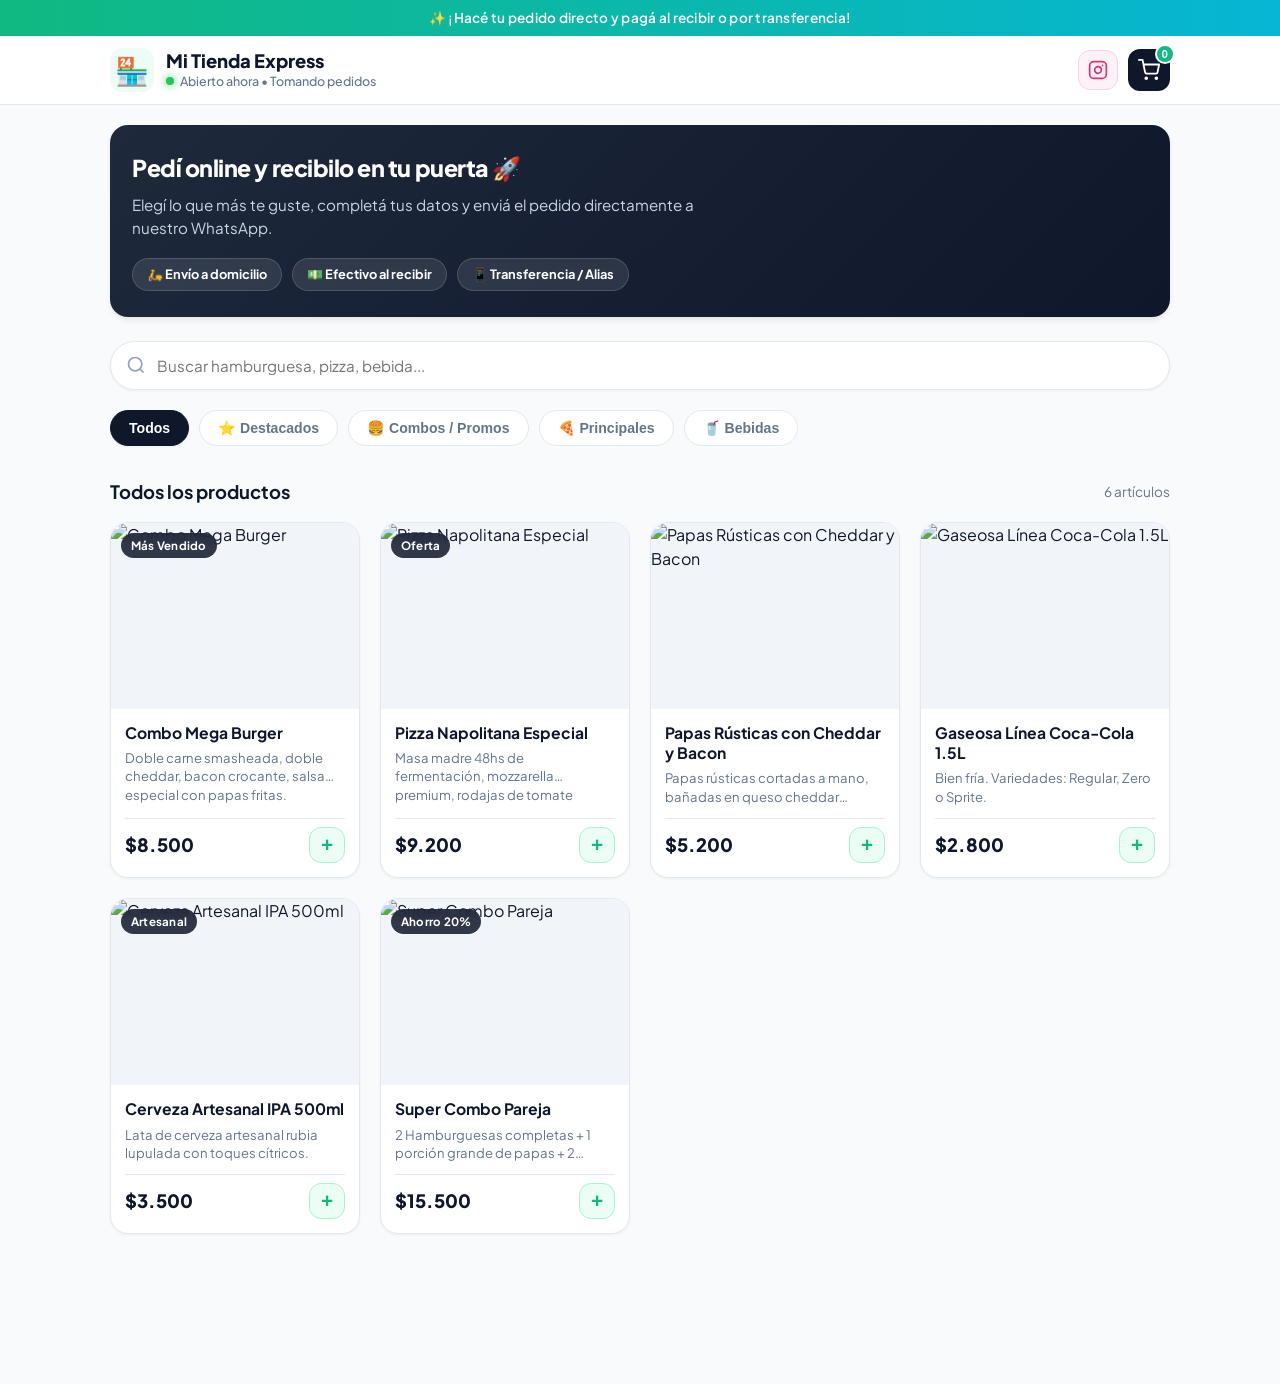
==== index.html @ aed1abee "Initial commit: tienda express web con checkout por WhatsApp y catálogo" ====
<!DOCTYPE html>
<html lang="es">
<head>
  <meta charset="UTF-8">
  <meta name="viewport" content="width=device-width, initial-scale=1.0, maximum-scale=1.0, user-scalable=no">
  <title>Mi Tienda Express | Pedí Online</title>
  
  <!-- OpenGraph / Redes Sociales (Instagram, WhatsApp, TikTok, Facebook) -->
  <meta property="og:type" content="website">
  <meta property="og:title" content="Mi Tienda Express | Pedí Online Fácil y Rápido">
  <meta property="og:description" content="Mirá nuestro menú completo, elegí tus favoritos y pedí en 1 minuto con entrega a domicilio o retiro.">
  <meta property="og:image" content="https://images.unsplash.com/photo-1550547660-d9450f859349?auto=format&fit=crop&w=1200&q=80">
  <meta property="og:url" content="https://mitienda.vercel.app">
  <meta name="twitter:card" content="summary_large_image">
  <meta name="theme-color" content="#111827">

  <!-- Fuente Inter de Google Fonts -->
  <link rel="preconnect" href="https://fonts.googleapis.com">
  <link rel="preconnect" href="https://fonts.gstatic.com" crossorigin>
  <link href="https://fonts.googleapis.com/css2?family=Plus+Jakarta+Sans:wght@400;500;600;700;800&display=swap" rel="stylesheet">
  
  <link rel="stylesheet" href="style.css">
</head>
<body>

  <!-- Barra de Notificación / Promo -->
  <div id="promo-banner" class="promo-banner">
    <span>✨ ¡Hacé tu pedido directo y pagá al recibir o por transferencia!</span>
  </div>

  <!-- Header Superior -->
  <header class="navbar">
    <div class="nav-container">
      <div class="brand-info">
        <div class="brand-avatar">🏪</div>
        <div>
          <h1 id="brand-name" class="brand-title">Mi Tienda Express</h1>
          <div class="store-status">
            <span class="status-dot"></span>
            <span class="status-text">Abierto ahora • Tomando pedidos</span>
          </div>
        </div>
      </div>

      <div class="nav-actions">
        <a id="instagram-link" href="#" target="_blank" rel="noopener noreferrer" class="social-btn" title="Instagram">
          <svg width="20" height="20" viewBox="0 0 24 24" fill="none" stroke="currentColor" stroke-width="2" stroke-linecap="round" stroke-linejoin="round">
            <rect x="2" y="2" width="20" height="20" rx="5" ry="5"></rect>
            <path d="M16 11.37A4 4 0 1 1 12.63 8 4 4 0 0 1 16 11.37z"></path>
            <line x1="17.5" y1="6.5" x2="17.51" y2="6.5"></line>
          </svg>
        </a>
        
        <button id="cart-btn" class="cart-trigger-btn" aria-label="Abrir carrito">
          <svg width="22" height="22" viewBox="0 0 24 24" fill="none" stroke="currentColor" stroke-width="2" stroke-linecap="round" stroke-linejoin="round">
            <circle cx="9" cy="21" r="1"></circle>
            <circle cx="20" cy="21" r="1"></circle>
            <path d="M1 1h4l2.68 13.39a2 2 0 0 0 2 1.61h9.72a2 2 0 0 0 2-1.61L23 6H6"></path>
          </svg>
          <span id="cart-count-badge" class="badge">0</span>
        </button>
      </div>
    </div>
  </header>

  <!-- Contenedor Principal -->
  <main class="main-content">
    
    <!-- Hero / Bienvenida -->
    <section class="hero-section">
      <div class="hero-card">
        <h2 id="store-tagline" class="hero-title">Pedí online y recibilo en tu puerta 🚀</h2>
        <p class="hero-subtitle">Elegí lo que más te guste, completá tus datos y enviá el pedido directamente a nuestro WhatsApp.</p>
        
        <div class="hero-features">
          <div class="feature-tag">🛵 <b>Envío a domicilio</b></div>
          <div class="feature-tag">💵 <b>Efectivo al recibir</b></div>
          <div class="feature-tag">📱 <b>Transferencia / Alias</b></div>
        </div>
      </div>
    </section>

    <!-- Barra de Búsqueda -->
    <section class="search-section">
      <div class="search-box">
        <svg class="search-icon" width="20" height="20" viewBox="0 0 24 24" fill="none" stroke="currentColor" stroke-width="2">
          <circle cx="11" cy="11" r="8"></circle>
          <line x1="21" y1="21" x2="16.65" y2="16.65"></line>
        </svg>
        <input type="text" id="search-input" placeholder="Buscar hamburguesa, pizza, bebida..." autocomplete="off">
        <button id="clear-search-btn" class="clear-search-btn" style="display: none;">✕</button>
      </div>
    </section>

    <!-- Selector de Categorías -->
    <section class="categories-section">
      <div id="category-pills" class="category-pills">
        <!-- Renderizado dinámicamente desde config.js -->
      </div>
    </section>

    <!-- Grilla de Productos -->
    <section class="catalog-section">
      <div class="section-header">
        <h3 id="current-category-title" class="section-title">Todos los productos</h3>
        <span id="product-count" class="product-count">0 artículos</span>
      </div>

      <div id="product-grid" class="product-grid">
        <!-- Tarjetas inyectadas dinámicamente -->
      </div>

      <div id="no-products-msg" class="empty-state" style="display: none;">
        <span class="empty-icon">🔍</span>
        <h4>No encontramos resultados</h4>
        <p>Probá buscando con otro nombre o seleccioná otra categoría.</p>
      </div>
    </section>

  </main>

  <!-- Botón Flotante de Carrito Móvil -->
  <div id="floating-cart-bar" class="floating-cart-bar">
    <div class="floating-cart-content" id="floating-cart-btn">
      <div class="cart-left">
        <span class="floating-cart-icon">🛒</span>
        <div>
          <span id="floating-cart-count" class="floating-count">0 items</span>
          <span class="floating-hint">Ver mi pedido</span>
        </div>
      </div>
      <div class="cart-right">
        <span id="floating-cart-total" class="floating-total">$0</span>
        <span class="floating-arrow">→</span>
      </div>
    </div>
  </div>

  <!-- Modal Detalle del Producto -->
  <div id="product-modal" class="modal-backdrop" style="display: none;">
    <div class="modal-content product-modal-card">
      <button class="modal-close-btn" id="close-product-modal">&times;</button>
      <div class="modal-img-container">
        <img id="modal-product-img" src="" alt="Producto">
        <span id="modal-product-badge" class="modal-badge"></span>
      </div>
      <div class="modal-body">
        <h3 id="modal-product-name" class="modal-product-title"></h3>
        <p id="modal-product-desc" class="modal-product-desc"></p>
        <div class="modal-price-row">
          <span class="modal-price-label">Precio:</span>
          <span id="modal-product-price" class="modal-product-price"></span>
        </div>

        <div class="modal-qty-selector">
          <span>Cantidad:</span>
          <div class="qty-control">
            <button id="modal-qty-minus" class="qty-btn" type="button">−</button>
            <span id="modal-qty-num" class="qty-number">1</span>
            <button id="modal-qty-plus" class="qty-btn" type="button">+</button>
          </div>
        </div>

        <button id="modal-add-cart-btn" class="primary-btn btn-full">
          Agregar al pedido • <span id="modal-btn-subtotal">$0</span>
        </button>
      </div>
    </div>
  </div>

  <!-- Drawer / Sidebar del Carrito -->
  <div id="cart-drawer-overlay" class="drawer-overlay" style="display: none;"></div>
  <aside id="cart-drawer" class="cart-drawer">
    
    <!-- Header del Carrito -->
    <div class="drawer-header">
      <div class="drawer-header-title">
        <h3>Tu Pedido</h3>
        <span id="drawer-item-count" class="drawer-badge">0 items</span>
      </div>
      <button id="close-cart-btn" class="drawer-close-btn" aria-label="Cerrar carrito">&times;</button>
    </div>

    <!-- Lista de Items en el Carrito -->
    <div id="cart-items-container" class="drawer-body">
      <!-- Items renderizados dinámicamente -->
    </div>

    <!-- Carrito Vacío -->
    <div id="cart-empty-view" class="drawer-empty-view" style="display: none;">
      <span class="drawer-empty-icon">🛒</span>
      <h4>Tu carrito está vacío</h4>
      <p>Elegí productos del menú para comenzar a armar tu pedido.</p>
      <button id="browse-menu-btn" class="secondary-btn">Ver menú</button>
    </div>

    <!-- Footer del Carrito con Checkout -->
    <div id="cart-checkout-section" class="drawer-footer">
      
      <!-- Paso 1: Tipo de Entrega -->
      <div class="checkout-block">
        <label class="block-label">Método de Entrega:</label>
        <div class="delivery-toggle">
          <button type="button" id="delivery-option-shipping" class="delivery-pill active">
            🛵 Envío a domicilio
          </button>
          <button type="button" id="delivery-option-pickup" class="delivery-pill">
            🏬 Retiro en local
          </button>
        </div>
      </div>

      <!-- Paso 2: Datos del Cliente -->
      <div class="checkout-block">
        <label class="block-label">Tus Datos para el Pedido:</label>
        <div class="form-inputs">
          <input type="text" id="customer-name" placeholder="Tu Nombre y Apellido *" class="form-control" required>
          <input type="tel" id="customer-phone" placeholder="Tu Teléfono / WhatsApp *" class="form-control" required>
          
          <div id="shipping-address-group">
            <input type="text" id="customer-address" placeholder="Dirección completa (Calle, Altura, Depto) *" class="form-control">
          </div>
          <div id="pickup-info-group" class="pickup-info-box" style="display: none;">
            <span>📍 Dirección de retiro:</span>
            <strong id="pickup-address-text">Av. Siempre Viva 742</strong>
          </div>

          <textarea id="customer-notes" placeholder="Aclaraciones (Ej: Tocar timbre, sin mayonesa, etc.)" class="form-control form-textarea" rows="2"></textarea>
        </div>
      </div>

      <!-- Paso 3: Medio de Pago -->
      <div class="checkout-block">
        <label class="block-label">Forma de Pago:</label>
        
        <div class="payment-options">
          <label class="payment-option-card">
            <input type="radio" name="paymentMethod" value="cash" checked>
            <div class="payment-card-info">
              <span class="payment-icon">💵</span>
              <div>
                <strong>Efectivo al recibir</strong>
                <p>Pagás en mano cuando llega tu pedido</p>
              </div>
            </div>
          </label>

          <!-- Input condicional para efectivo: con cuánto abona -->
          <div id="cash-change-box" class="cash-change-box">
            <label for="cash-amount-input">¿Con cuánto vas a pagar? (Para llevarte cambio):</label>
            <div class="input-with-symbol">
              <span>$</span>
              <input type="number" id="cash-amount-input" placeholder="Ej: 20000" class="form-control">
            </div>
            <span id="cash-change-result" class="change-hint"></span>
          </div>

          <label class="payment-option-card">
            <input type="radio" name="paymentMethod" value="transfer">
            <div class="payment-card-info">
              <span class="payment-icon">📱</span>
              <div>
                <strong>Transferencia Bancaria / Alias</strong>
                <p>Transferís y enviás comprobante</p>
              </div>
            </div>
          </label>

          <!-- Datos de transferencia que aparecen al seleccionar -->
          <div id="transfer-info-box" class="transfer-info-box" style="display: none;">
            <div class="transfer-header">
              <span>💳 Datos para transferir:</span>
              <button type="button" id="copy-alias-btn" class="copy-btn">Copiar Alias</button>
            </div>
            <p><strong>Banco/Billetera:</strong> <span id="bank-name">Mercado Pago</span></p>
            <p><strong>Alias:</strong> <span id="bank-alias" class="highlight-code">MI.TIENDA.PAGOS</span></p>
            <p><strong>Titular:</strong> <span id="bank-holder">Tu Nombre</span></p>
            <small>⚠️ Envianos el comprobante por WhatsApp tras realizar el pedido.</small>
          </div>
        </div>
      </div>

      <!-- Resumen de Costos -->
      <div class="order-summary-box">
        <div class="summary-line">
          <span>Subtotal:</span>
          <span id="summary-subtotal">$0</span>
        </div>
        <div class="summary-line" id="summary-shipping-line">
          <span>Costo de envío:</span>
          <span id="summary-shipping">$0</span>
        </div>
        <div class="summary-line summary-total">
          <strong>TOTAL A PAGAR:</strong>
          <strong id="summary-total" class="total-highlight">$0</strong>
        </div>
      </div>

      <!-- Botón Enviar Pedido a WhatsApp -->
      <button id="send-order-btn" class="whatsapp-btn">
        <svg width="22" height="22" viewBox="0 0 24 24" fill="currentColor">
          <path d="M12.04 2c-5.46 0-9.91 4.45-9.91 9.91 0 1.75.46 3.45 1.32 4.95L2.05 22l5.25-1.38c1.45.79 3.08 1.21 4.74 1.21 5.46 0 9.91-4.45 9.91-9.91 0-2.65-1.03-5.14-2.9-7.01A9.816 9.816 0 0 0 12.04 2m.01 1.67c2.2 0 4.26.86 5.82 2.42a8.225 8.225 0 0 1 2.41 5.83c0 4.54-3.7 8.24-8.24 8.24-1.42 0-2.82-.37-4.06-1.07l-.29-.17-3.12.82.83-3.04-.19-.3a8.21 8.21 0 0 1-1.26-4.48c0-4.54 3.7-8.23 8.24-8.23m4.52 11.66c-.25-.13-1.47-.72-1.7-.81-.23-.08-.39-.13-.56.13-.17.25-.64.81-.79.97-.14.17-.29.19-.54.06-.25-.13-1.06-.39-2.02-1.25-.75-.67-1.25-1.5-1.4-1.75-.15-.25-.02-.39.11-.51.11-.11.25-.29.37-.44.13-.15.17-.25.25-.42.08-.17.04-.32-.02-.44-.06-.13-.56-1.35-.77-1.85-.2-.49-.41-.42-.56-.43h-.48c-.17 0-.44.06-.67.31-.23.25-.88.86-.88 2.1s.9 2.44 1.03 2.61c.13.17 1.77 2.7 4.29 3.79.6.26 1.07.41 1.44.53.6.19 1.15.16 1.59.1.48-.07 1.47-.6 1.68-1.18.21-.58.21-1.07.15-1.18-.06-.11-.23-.17-.48-.29z"/>
        </svg>
        Confirmar y Enviar Pedido por WhatsApp
      </button>

      <p class="whatsapp-disclaimer">
        Al presionar, se abrirá WhatsApp con el resumen de tu pedido listo para enviar.
      </p>

    </div>
  </aside>

  <!-- Toast de Notificaciones -->
  <div id="toast" class="toast">Producto agregado al pedido ✨</div>

  <!-- Scripts -->
  <script src="config.js"></script>
  <script src="app.js"></script>
</body>
</html>
---- style.css ----
/* ==========================================================================
   ESTILOS GENERALES Y VARIABLES DE DISEÑO
   ========================================================================== */
:root {
  --primary: #10b981; /* Verde esmeralda moderno */
  --primary-hover: #059669;
  --primary-light: #ecfdf5;
  --whatsapp: #25d366;
  --whatsapp-hover: #1ebc59;
  
  --bg-page: #f8fafc;
  --bg-card: #ffffff;
  --bg-subtle: #f1f5f9;
  
  --text-main: #0f172a;
  --text-muted: #64748b;
  --text-light: #94a3b8;
  
  --border: #e2e8f0;
  --border-focus: #10b981;
  
  --radius-sm: 8px;
  --radius-md: 12px;
  --radius-lg: 18px;
  --radius-full: 9999px;
  
  --shadow-sm: 0 1px 3px rgba(0,0,0,0.05);
  --shadow-md: 0 4px 6px -1px rgba(0,0,0,0.08), 0 2px 4px -2px rgba(0,0,0,0.04);
  --shadow-lg: 0 10px 15px -3px rgba(0,0,0,0.1), 0 4px 6px -4px rgba(0,0,0,0.05);
  --shadow-xl: 0 20px 25px -5px rgba(0,0,0,0.15), 0 8px 10px -6px rgba(0,0,0,0.08);

  --font-family: 'Plus Jakarta Sans', system-ui, -apple-system, sans-serif;
}

* {
  box-sizing: border-box;
  margin: 0;
  padding: 0;
  -webkit-tap-highlight-color: transparent;
}

body {
  font-family: var(--font-family);
  background-color: var(--bg-page);
  color: var(--text-main);
  line-height: 1.5;
  padding-bottom: 90px; /* Espacio para barra flotante en mobile */
}

/* ==========================================================================
   BARRA PROMO & NAVBAR
   ========================================================================== */
.promo-banner {
  background: linear-gradient(90deg, #10b981, #06b6d4);
  color: white;
  text-align: center;
  font-size: 0.85rem;
  font-weight: 600;
  padding: 8px 16px;
  letter-spacing: 0.02em;
}

.navbar {
  position: sticky;
  top: 0;
  z-index: 40;
  background-color: rgba(255, 255, 255, 0.95);
  backdrop-filter: blur(10px);
  border-bottom: 1px solid var(--border);
}

.nav-container {
  max-width: 1100px;
  margin: 0 auto;
  padding: 12px 20px;
  display: flex;
  align-items: center;
  justify-content: space-between;
}

.brand-info {
  display: flex;
  align-items: center;
  gap: 12px;
}

.brand-avatar {
  font-size: 1.7rem;
  width: 44px;
  height: 44px;
  border-radius: var(--radius-md);
  background-color: var(--primary-light);
  display: flex;
  align-items: center;
  justify-content: center;
}

.brand-title {
  font-size: 1.15rem;
  font-weight: 800;
  color: var(--text-main);
  line-height: 1.2;
}

.store-status {
  display: flex;
  align-items: center;
  gap: 6px;
  font-size: 0.78rem;
  color: var(--text-muted);
  font-weight: 500;
}

.status-dot {
  width: 8px;
  height: 8px;
  background-color: #22c55e;
  border-radius: 50%;
  box-shadow: 0 0 8px #22c55e;
  display: inline-block;
}

.nav-actions {
  display: flex;
  align-items: center;
  gap: 10px;
}

.social-btn {
  display: flex;
  align-items: center;
  justify-content: center;
  width: 40px;
  height: 40px;
  border-radius: var(--radius-md);
  color: #e1306c;
  background: #fdf2f8;
  border: 1px solid #fbcfe8;
  transition: all 0.2s ease;
  text-decoration: none;
}

.social-btn:hover {
  transform: translateY(-2px);
  background: #fce7f3;
}

.cart-trigger-btn {
  position: relative;
  display: flex;
  align-items: center;
  justify-content: center;
  width: 42px;
  height: 42px;
  background-color: var(--text-main);
  color: white;
  border: none;
  border-radius: var(--radius-md);
  cursor: pointer;
  transition: all 0.2s ease;
}

.cart-trigger-btn:hover {
  background-color: #1e293b;
  transform: scale(1.03);
}

.cart-trigger-btn .badge {
  position: absolute;
  top: -5px;
  right: -5px;
  background-color: var(--primary);
  color: white;
  font-size: 0.72rem;
  font-weight: 700;
  min-width: 20px;
  height: 20px;
  padding: 0 5px;
  border-radius: var(--radius-full);
  display: flex;
  align-items: center;
  justify-content: center;
  border: 2px solid white;
}

/* ==========================================================================
   MAIN & HERO
   ========================================================================== */
.main-content {
  max-width: 1100px;
  margin: 0 auto;
  padding: 20px;
}

.hero-section {
  margin-bottom: 24px;
}

.hero-card {
  background: linear-gradient(135deg, #1e293b 0%, #0f172a 100%);
  color: white;
  border-radius: var(--radius-lg);
  padding: 26px 22px;
  box-shadow: var(--shadow-md);
}

.hero-title {
  font-size: 1.45rem;
  font-weight: 800;
  margin-bottom: 8px;
  letter-spacing: -0.02em;
}

.hero-subtitle {
  font-size: 0.95rem;
  color: #cbd5e1;
  margin-bottom: 18px;
  max-width: 580px;
}

.hero-features {
  display: flex;
  flex-wrap: wrap;
  gap: 10px;
}

.feature-tag {
  background: rgba(255, 255, 255, 0.1);
  backdrop-filter: blur(5px);
  border: 1px solid rgba(255, 255, 255, 0.15);
  font-size: 0.8rem;
  padding: 6px 14px;
  border-radius: var(--radius-full);
}

/* ==========================================================================
   BUSCADOR & CATEGORÍAS
   ========================================================================== */
.search-section {
  margin-bottom: 20px;
}

.search-box {
  position: relative;
  display: flex;
  align-items: center;
}

.search-icon {
  position: absolute;
  left: 16px;
  color: var(--text-light);
  pointer-events: none;
}

.search-box input {
  width: 100%;
  padding: 14px 44px 14px 46px;
  border-radius: var(--radius-full);
  border: 1.5px solid var(--border);
  background-color: var(--bg-card);
  font-size: 0.95rem;
  font-family: inherit;
  transition: all 0.2s ease;
  outline: none;
  box-shadow: var(--shadow-sm);
}

.search-box input:focus {
  border-color: var(--border-focus);
  box-shadow: 0 0 0 4px rgba(16, 185, 129, 0.15);
}

.clear-search-btn {
  position: absolute;
  right: 14px;
  background: var(--bg-subtle);
  border: none;
  width: 24px;
  height: 24px;
  border-radius: 50%;
  color: var(--text-muted);
  cursor: pointer;
  display: flex;
  align-items: center;
  justify-content: center;
  font-weight: bold;
}

.categories-section {
  margin-bottom: 26px;
}

.category-pills {
  display: flex;
  gap: 10px;
  overflow-x: auto;
  padding-bottom: 6px;
  scrollbar-width: none;
}

.category-pills::-webkit-scrollbar {
  display: none;
}

.category-pill {
  padding: 9px 18px;
  background: var(--bg-card);
  border: 1.5px solid var(--border);
  border-radius: var(--radius-full);
  font-size: 0.88rem;
  font-weight: 600;
  color: var(--text-muted);
  white-space: nowrap;
  cursor: pointer;
  transition: all 0.2s ease;
}

.category-pill:hover {
  border-color: #cbd5e1;
  color: var(--text-main);
}

.category-pill.active {
  background-color: var(--text-main);
  color: white;
  border-color: var(--text-main);
  box-shadow: var(--shadow-sm);
}

/* ==========================================================================
   CATÁLOGO & PRODUCT CARDS
   ========================================================================== */
.catalog-section {
  margin-bottom: 40px;
}

.section-header {
  display: flex;
  align-items: center;
  justify-content: space-between;
  margin-bottom: 16px;
}

.section-title {
  font-size: 1.15rem;
  font-weight: 700;
}

.product-count {
  font-size: 0.85rem;
  color: var(--text-muted);
}

.product-grid {
  display: grid;
  grid-template-columns: repeat(2, 1fr);
  gap: 16px;
}

@media (min-width: 768px) {
  .product-grid {
    grid-template-columns: repeat(3, 1fr);
    gap: 20px;
  }
}

@media (min-width: 1024px) {
  .product-grid {
    grid-template-columns: repeat(4, 1fr);
  }
}

.product-card {
  background: var(--bg-card);
  border-radius: var(--radius-lg);
  border: 1px solid var(--border);
  overflow: hidden;
  display: flex;
  flex-direction: column;
  transition: all 0.25s ease;
  box-shadow: var(--shadow-sm);
  position: relative;
}

.product-card:hover {
  transform: translateY(-4px);
  box-shadow: var(--shadow-md);
  border-color: #cbd5e1;
}

.product-img-wrap {
  position: relative;
  width: 100%;
  padding-top: 75%; /* Aspect ratio 4:3 */
  overflow: hidden;
  background-color: var(--bg-subtle);
  cursor: pointer;
}

.product-img-wrap img {
  position: absolute;
  top: 0;
  left: 0;
  width: 100%;
  height: 100%;
  object-fit: cover;
  transition: transform 0.4s ease;
}

.product-card:hover .product-img-wrap img {
  transform: scale(1.05);
}

.card-badge {
  position: absolute;
  top: 10px;
  left: 10px;
  background: rgba(15, 23, 42, 0.85);
  backdrop-filter: blur(4px);
  color: white;
  font-size: 0.72rem;
  font-weight: 700;
  padding: 4px 10px;
  border-radius: var(--radius-full);
  z-index: 2;
  letter-spacing: 0.02em;
}

.product-details {
  padding: 14px;
  display: flex;
  flex-direction: column;
  flex-grow: 1;
}

.product-name {
  font-size: 0.98rem;
  font-weight: 700;
  color: var(--text-main);
  margin-bottom: 6px;
  line-height: 1.3;
  cursor: pointer;
}

.product-desc {
  font-size: 0.82rem;
  color: var(--text-muted);
  line-height: 1.4;
  margin-bottom: 12px;
  display: -webkit-box;
  -webkit-line-clamp: 2;
  -webkit-box-orient: vertical;
  overflow: hidden;
  flex-grow: 1;
}

.product-bottom-row {
  display: flex;
  align-items: center;
  justify-content: space-between;
  margin-top: auto;
  padding-top: 8px;
  border-top: 1px solid var(--border);
}

.product-price {
  font-size: 1.15rem;
  font-weight: 800;
  color: var(--text-main);
}

.add-btn {
  background: var(--primary-light);
  color: var(--primary);
  border: 1.5px solid #a7f3d0;
  width: 36px;
  height: 36px;
  border-radius: var(--radius-md);
  font-size: 1.3rem;
  font-weight: bold;
  cursor: pointer;
  display: flex;
  align-items: center;
  justify-content: center;
  transition: all 0.2s ease;
}

.add-btn:hover {
  background: var(--primary);
  color: white;
  border-color: var(--primary);
  transform: scale(1.08);
}

.empty-state {
  text-align: center;
  padding: 40px 20px;
  color: var(--text-muted);
}

.empty-icon {
  font-size: 3rem;
  display: block;
  margin-bottom: 10px;
}

/* ==========================================================================
   BARRA FLOTANTE MÓVIL (QUICK CART)
   ========================================================================== */
.floating-cart-bar {
  position: fixed;
  bottom: 16px;
  left: 0;
  right: 0;
  z-index: 35;
  padding: 0 16px;
  pointer-events: none;
}

.floating-cart-content {
  pointer-events: auto;
  max-width: 500px;
  margin: 0 auto;
  background-color: var(--text-main);
  color: white;
  border-radius: var(--radius-full);
  padding: 12px 22px;
  display: flex;
  align-items: center;
  justify-content: space-between;
  box-shadow: var(--shadow-xl);
  cursor: pointer;
  transition: all 0.25s ease;
}

.floating-cart-content:hover {
  transform: translateY(-2px);
  background-color: #000;
}

.cart-left {
  display: flex;
  align-items: center;
  gap: 12px;
}

.floating-cart-icon {
  font-size: 1.4rem;
}

.floating-count {
  font-size: 0.95rem;
  font-weight: 700;
  display: block;
}

.floating-hint {
  font-size: 0.75rem;
  color: #94a3b8;
  display: block;
}

.cart-right {
  display: flex;
  align-items: center;
  gap: 10px;
}

.floating-total {
  font-size: 1.15rem;
  font-weight: 800;
  color: #34d399;
}

.floating-arrow {
  font-size: 1.2rem;
  font-weight: bold;
}

/* ==========================================================================
   MODAL DE PRODUCTO
   ========================================================================== */
.modal-backdrop {
  position: fixed;
  inset: 0;
  background: rgba(0, 0, 0, 0.6);
  backdrop-filter: blur(4px);
  z-index: 50;
  display: flex;
  align-items: center;
  justify-content: center;
  padding: 16px;
}

.modal-content {
  background: var(--bg-card);
  border-radius: var(--radius-lg);
  max-width: 480px;
  width: 100%;
  overflow: hidden;
  position: relative;
  box-shadow: var(--shadow-xl);
  animation: modalFadeIn 0.25s ease;
}

@keyframes modalFadeIn {
  from { opacity: 0; transform: scale(0.95); }
  to { opacity: 1; transform: scale(1); }
}

.modal-close-btn {
  position: absolute;
  top: 14px;
  right: 14px;
  z-index: 10;
  background: rgba(255, 255, 255, 0.85);
  backdrop-filter: blur(5px);
  border: none;
  font-size: 1.5rem;
  width: 36px;
  height: 36px;
  border-radius: 50%;
  cursor: pointer;
  display: flex;
  align-items: center;
  justify-content: center;
  color: var(--text-main);
}

.modal-img-container {
  position: relative;
  width: 100%;
  height: 220px;
}

.modal-img-container img {
  width: 100%;
  height: 100%;
  object-fit: cover;
}

.modal-badge {
  position: absolute;
  bottom: 12px;
  left: 12px;
  background: var(--text-main);
  color: white;
  font-size: 0.75rem;
  font-weight: 700;
  padding: 4px 12px;
  border-radius: var(--radius-full);
}

.modal-body {
  padding: 20px;
}

.modal-product-title {
  font-size: 1.35rem;
  font-weight: 800;
  margin-bottom: 8px;
}

.modal-product-desc {
  font-size: 0.92rem;
  color: var(--text-muted);
  line-height: 1.5;
  margin-bottom: 16px;
}

.modal-price-row {
  display: flex;
  align-items: baseline;
  gap: 10px;
  margin-bottom: 18px;
}

.modal-price-label {
  font-size: 0.9rem;
  color: var(--text-muted);
}

.modal-product-price {
  font-size: 1.4rem;
  font-weight: 800;
  color: var(--text-main);
}

.modal-qty-selector {
  display: flex;
  align-items: center;
  justify-content: space-between;
  background: var(--bg-subtle);
  padding: 12px 16px;
  border-radius: var(--radius-md);
  margin-bottom: 20px;
  font-weight: 600;
}

.qty-control {
  display: flex;
  align-items: center;
  gap: 14px;
}

.qty-btn {
  width: 34px;
  height: 34px;
  border-radius: var(--radius-sm);
  background: white;
  border: 1px solid var(--border);
  font-size: 1.2rem;
  font-weight: bold;
  cursor: pointer;
  display: flex;
  align-items: center;
  justify-content: center;
  transition: all 0.15s ease;
}

.qty-btn:hover {
  background: var(--text-main);
  color: white;
}

.qty-number {
  font-size: 1.1rem;
  font-weight: 700;
  min-width: 24px;
  text-align: center;
}

/* ==========================================================================
   DRAWER DEL CARRITO & CHECKOUT
   ========================================================================== */
.drawer-overlay {
  position: fixed;
  inset: 0;
  background: rgba(0, 0, 0, 0.5);
  backdrop-filter: blur(3px);
  z-index: 55;
}

.cart-drawer {
  position: fixed;
  top: 0;
  right: -100%;
  bottom: 0;
  width: 100%;
  max-width: 480px;
  background: var(--bg-card);
  z-index: 60;
  box-shadow: var(--shadow-xl);
  display: flex;
  flex-direction: column;
  transition: right 0.3s cubic-bezier(0.16, 1, 0.3, 1);
}

.cart-drawer.open {
  right: 0;
}

.drawer-header {
  padding: 18px 20px;
  border-bottom: 1px solid var(--border);
  display: flex;
  align-items: center;
  justify-content: space-between;
}

.drawer-header-title {
  display: flex;
  align-items: center;
  gap: 10px;
}

.drawer-header-title h3 {
  font-size: 1.25rem;
  font-weight: 800;
}

.drawer-badge {
  background: var(--primary-light);
  color: var(--primary);
  font-size: 0.75rem;
  font-weight: 700;
  padding: 3px 10px;
  border-radius: var(--radius-full);
}

.drawer-close-btn {
  background: none;
  border: none;
  font-size: 1.8rem;
  color: var(--text-muted);
  cursor: pointer;
  line-height: 1;
}

.drawer-body {
  flex-grow: 1;
  overflow-y: auto;
  padding: 16px 20px;
  display: flex;
  flex-direction: column;
  gap: 12px;
}

.drawer-empty-view {
  flex-grow: 1;
  display: flex;
  flex-direction: column;
  align-items: center;
  justify-content: center;
  text-align: center;
  padding: 30px;
}

.drawer-empty-icon {
  font-size: 3.5rem;
  margin-bottom: 14px;
}

.drawer-empty-view h4 {
  font-size: 1.2rem;
  font-weight: 700;
  margin-bottom: 6px;
}

.drawer-empty-view p {
  color: var(--text-muted);
  font-size: 0.9rem;
  margin-bottom: 20px;
}

/* Item dentro del carrito */
.cart-item {
  display: flex;
  gap: 12px;
  padding: 12px;
  background: var(--bg-subtle);
  border-radius: var(--radius-md);
  align-items: center;
}

.cart-item-img {
  width: 58px;
  height: 58px;
  border-radius: var(--radius-sm);
  object-fit: cover;
}

.cart-item-info {
  flex-grow: 1;
}

.cart-item-title {
  font-size: 0.92rem;
  font-weight: 700;
  margin-bottom: 2px;
}

.cart-item-price {
  font-size: 0.88rem;
  color: var(--text-muted);
  font-weight: 600;
}

.cart-item-controls {
  display: flex;
  align-items: center;
  gap: 8px;
}

.item-qty-btn {
  width: 28px;
  height: 28px;
  border-radius: var(--radius-sm);
  border: 1px solid var(--border);
  background: white;
  font-weight: bold;
  cursor: pointer;
  display: flex;
  align-items: center;
  justify-content: center;
}

.item-qty-count {
  font-size: 0.9rem;
  font-weight: 700;
  min-width: 18px;
  text-align: center;
}

.cart-item-remove {
  background: none;
  border: none;
  color: #ef4444;
  cursor: pointer;
  padding: 4px;
  margin-left: 4px;
}

/* Footer / Checkout */
.drawer-footer {
  border-top: 1px solid var(--border);
  padding: 16px 20px 24px;
  max-height: 55vh;
  overflow-y: auto;
  background: #ffffff;
}

.checkout-block {
  margin-bottom: 16px;
}

.block-label {
  display: block;
  font-size: 0.82rem;
  font-weight: 700;
  text-transform: uppercase;
  color: var(--text-muted);
  margin-bottom: 8px;
  letter-spacing: 0.03em;
}

.delivery-toggle {
  display: flex;
  gap: 8px;
}

.delivery-pill {
  flex: 1;
  padding: 10px;
  border: 1.5px solid var(--border);
  border-radius: var(--radius-md);
  background: var(--bg-card);
  font-size: 0.85rem;
  font-weight: 600;
  cursor: pointer;
  transition: all 0.2s ease;
  text-align: center;
}

.delivery-pill.active {
  background: var(--primary-light);
  border-color: var(--primary);
  color: var(--primary-hover);
}

.form-inputs {
  display: flex;
  flex-direction: column;
  gap: 10px;
}

.form-control {
  width: 100%;
  padding: 11px 14px;
  border-radius: var(--radius-md);
  border: 1.5px solid var(--border);
  font-family: inherit;
  font-size: 0.9rem;
  outline: none;
  transition: border-color 0.2s ease;
}

.form-control:focus {
  border-color: var(--border-focus);
}

.form-textarea {
  resize: vertical;
  min-height: 55px;
}

.pickup-info-box {
  background: #fffbeb;
  border: 1px solid #fef3c7;
  padding: 10px 14px;
  border-radius: var(--radius-md);
  font-size: 0.85rem;
  color: #92400e;
}

.pickup-info-box strong {
  display: block;
  color: #78350f;
  margin-top: 2px;
}

/* Opciones de Pago */
.payment-options {
  display: flex;
  flex-direction: column;
  gap: 8px;
}

.payment-option-card {
  display: flex;
  align-items: center;
  gap: 12px;
  padding: 11px 14px;
  border: 1.5px solid var(--border);
  border-radius: var(--radius-md);
  cursor: pointer;
  transition: all 0.2s ease;
}

.payment-option-card:has(input:checked) {
  border-color: var(--primary);
  background-color: var(--primary-light);
}

.payment-card-info strong {
  font-size: 0.9rem;
  display: block;
}

.payment-card-info p {
  font-size: 0.78rem;
  color: var(--text-muted);
}

.payment-icon {
  font-size: 1.3rem;
}

.cash-change-box {
  background: var(--bg-subtle);
  border-radius: var(--radius-md);
  padding: 12px;
  margin-top: 4px;
}

.cash-change-box label {
  font-size: 0.8rem;
  color: var(--text-muted);
  display: block;
  margin-bottom: 6px;
}

.input-with-symbol {
  display: flex;
  align-items: center;
  position: relative;
}

.input-with-symbol span {
  position: absolute;
  left: 12px;
  font-weight: 700;
  color: var(--text-muted);
}

.input-with-symbol input {
  padding-left: 28px;
}

.change-hint {
  display: block;
  font-size: 0.8rem;
  color: #059669;
  font-weight: 600;
  margin-top: 6px;
}

.transfer-info-box {
  background: #f0fdf4;
  border: 1px dashed var(--primary);
  border-radius: var(--radius-md);
  padding: 12px 14px;
  font-size: 0.85rem;
}

.transfer-header {
  display: flex;
  justify-content: space-between;
  align-items: center;
  margin-bottom: 8px;
}

.highlight-code {
  font-family: monospace;
  background: white;
  padding: 2px 6px;
  border-radius: 4px;
  border: 1px solid #bbf7d0;
  font-weight: 700;
  color: #047857;
}

.copy-btn {
  background: var(--primary);
  color: white;
  border: none;
  font-size: 0.75rem;
  font-weight: 700;
  padding: 4px 10px;
  border-radius: var(--radius-sm);
  cursor: pointer;
}

.copy-btn:hover {
  background: var(--primary-hover);
}

.transfer-info-box small {
  display: block;
  margin-top: 8px;
  color: #047857;
  font-weight: 500;
}

/* Resumen de Costos */
.order-summary-box {
  background: var(--bg-subtle);
  border-radius: var(--radius-md);
  padding: 14px;
  margin-bottom: 16px;
}

.summary-line {
  display: flex;
  justify-content: space-between;
  font-size: 0.88rem;
  margin-bottom: 6px;
  color: var(--text-muted);
}

.summary-total {
  border-top: 1px dashed var(--border);
  padding-top: 8px;
  margin-top: 8px;
  margin-bottom: 0;
  font-size: 1.05rem;
  color: var(--text-main);
}

.total-highlight {
  font-size: 1.25rem;
  color: var(--primary-hover);
}

/* Botones principales */
.primary-btn {
  background: var(--text-main);
  color: white;
  border: none;
  padding: 14px 20px;
  border-radius: var(--radius-md);
  font-size: 0.95rem;
  font-weight: 700;
  cursor: pointer;
  transition: all 0.2s ease;
}

.primary-btn:hover {
  background: #1e293b;
}

.btn-full {
  width: 100%;
}

.secondary-btn {
  background: var(--bg-card);
  border: 1.5px solid var(--border);
  color: var(--text-main);
  padding: 10px 18px;
  border-radius: var(--radius-md);
  font-size: 0.9rem;
  font-weight: 600;
  cursor: pointer;
}

.whatsapp-btn {
  width: 100%;
  background-color: var(--whatsapp);
  color: white;
  border: none;
  padding: 15px 20px;
  border-radius: var(--radius-md);
  font-size: 1.02rem;
  font-weight: 800;
  display: flex;
  align-items: center;
  justify-content: center;
  gap: 10px;
  cursor: pointer;
  box-shadow: 0 4px 14px rgba(37, 211, 102, 0.4);
  transition: all 0.25s ease;
}

.whatsapp-btn:hover {
  background-color: var(--whatsapp-hover);
  transform: translateY(-2px);
  box-shadow: 0 6px 18px rgba(37, 211, 102, 0.5);
}

.whatsapp-disclaimer {
  text-align: center;
  font-size: 0.75rem;
  color: var(--text-light);
  margin-top: 10px;
}

/* ==========================================================================
   TOAST NOTIFICACIONES
   ========================================================================== */
.toast {
  position: fixed;
  bottom: 80px;
  left: 50%;
  transform: translateX(-50%) translateY(20px);
  background: rgba(15, 23, 42, 0.92);
  backdrop-filter: blur(8px);
  color: white;
  padding: 10px 20px;
  border-radius: var(--radius-full);
  font-size: 0.88rem;
  font-weight: 600;
  box-shadow: var(--shadow-lg);
  opacity: 0;
  pointer-events: none;
  transition: all 0.3s cubic-bezier(0.16, 1, 0.3, 1);
  z-index: 70;
}

.toast.show {
  opacity: 1;
  transform: translateX(-50%) translateY(0);
}
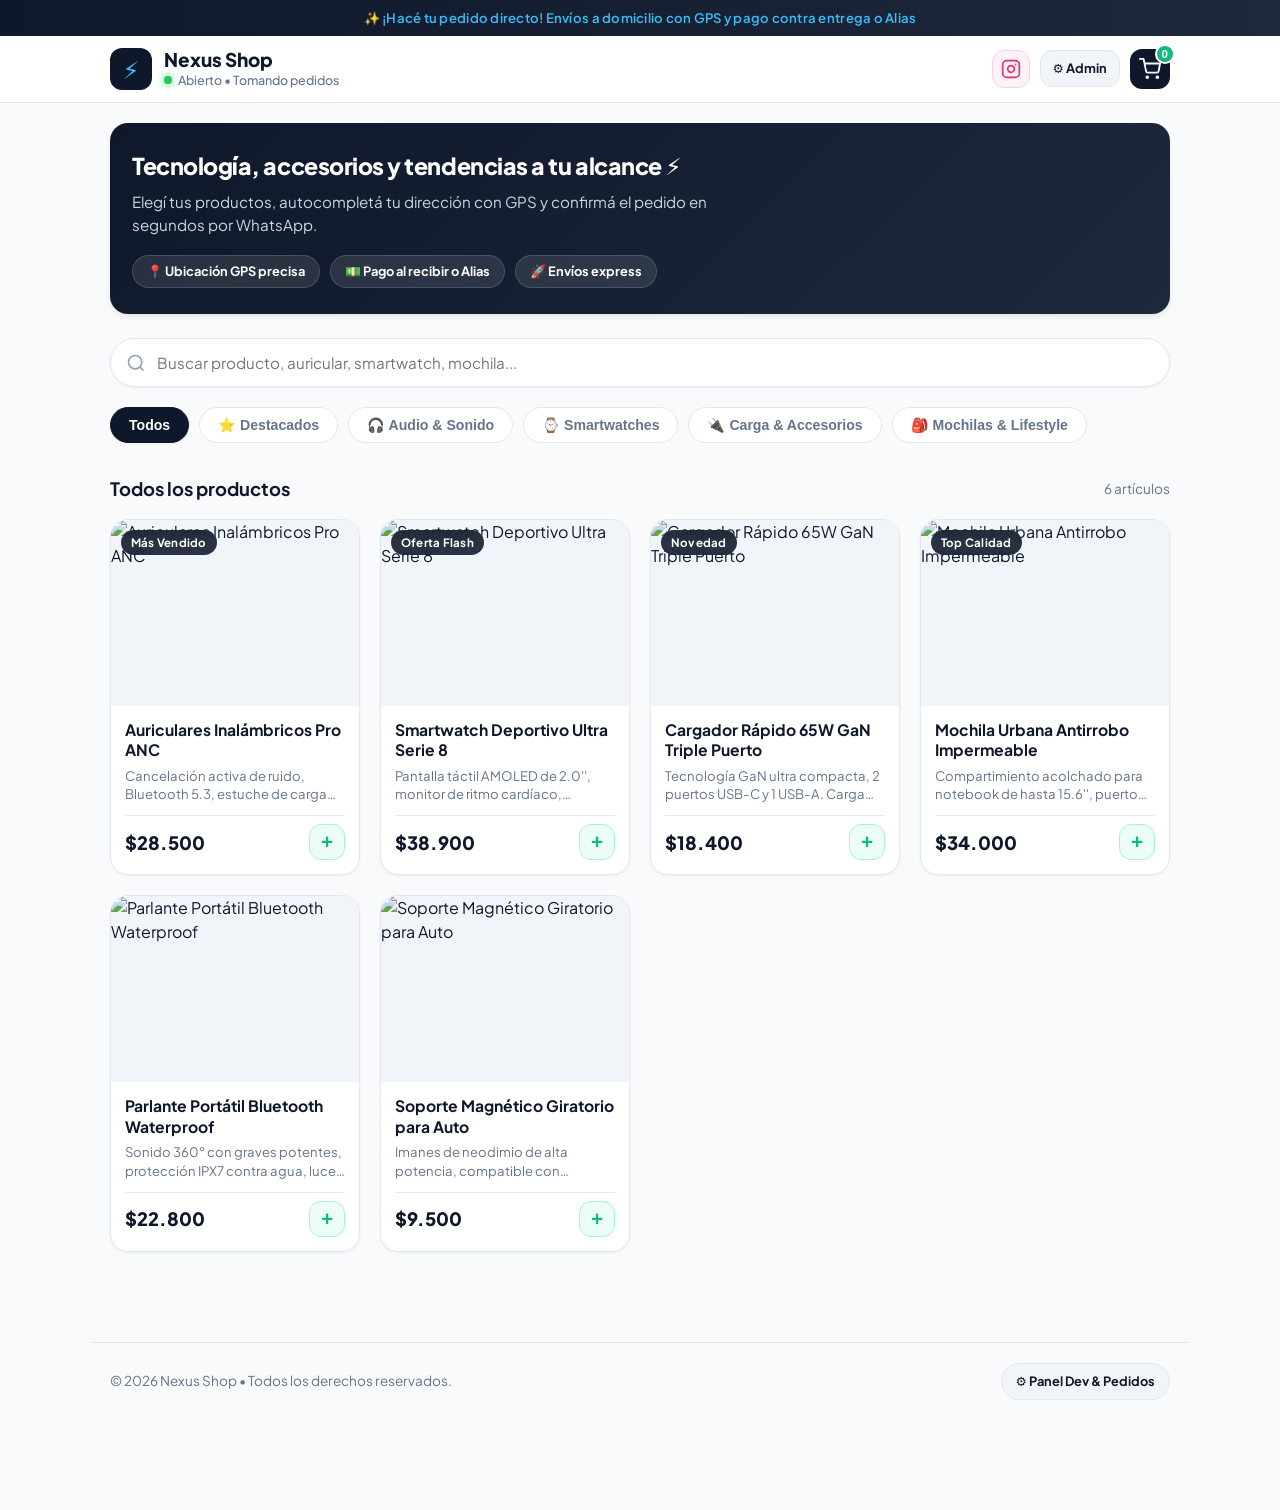
==== commit b192a3ab: "Catálogo de productos físicos, soporte de GPS satelital y Panel Admin Dev con configuración de Whats" ====
--- a/index.html
+++ b/index.html
@@ -3,18 +3,18 @@
 <head>
   <meta charset="UTF-8">
   <meta name="viewport" content="width=device-width, initial-scale=1.0, maximum-scale=1.0, user-scalable=no">
-  <title>Mi Tienda Express | Pedí Online</title>
+  <title>Nexus Shop | Catálogo y Pedidos</title>
   
   <!-- OpenGraph / Redes Sociales (Instagram, WhatsApp, TikTok, Facebook) -->
   <meta property="og:type" content="website">
-  <meta property="og:title" content="Mi Tienda Express | Pedí Online Fácil y Rápido">
-  <meta property="og:description" content="Mirá nuestro menú completo, elegí tus favoritos y pedí en 1 minuto con entrega a domicilio o retiro.">
-  <meta property="og:image" content="https://images.unsplash.com/photo-1550547660-d9450f859349?auto=format&fit=crop&w=1200&q=80">
+  <meta property="og:title" content="Nexus Shop | Catálogo de Productos y Pedidos Online">
+  <meta property="og:description" content="Descubrí nuestras novedades, elegí tus favoritos y hacé tu pedido en 1 minuto con entrega a domicilio o retiro.">
+  <meta property="og:image" content="https://images.unsplash.com/photo-1590658268037-6bf12165a8df?auto=format&fit=crop&w=1200&q=80">
   <meta property="og:url" content="https://mitienda.vercel.app">
   <meta name="twitter:card" content="summary_large_image">
-  <meta name="theme-color" content="#111827">
-
-  <!-- Fuente Inter de Google Fonts -->
+  <meta name="theme-color" content="#0f172a">
+
+  <!-- Fuente Plus Jakarta Sans -->
   <link rel="preconnect" href="https://fonts.googleapis.com">
   <link rel="preconnect" href="https://fonts.gstatic.com" crossorigin>
   <link href="https://fonts.googleapis.com/css2?family=Plus+Jakarta+Sans:wght@400;500;600;700;800&display=swap" rel="stylesheet">
@@ -25,19 +25,19 @@
 
   <!-- Barra de Notificación / Promo -->
   <div id="promo-banner" class="promo-banner">
-    <span>✨ ¡Hacé tu pedido directo y pagá al recibir o por transferencia!</span>
+    <span>✨ ¡Hacé tu pedido directo! Envíos a domicilio con GPS y pago contra entrega o Alias</span>
   </div>
 
   <!-- Header Superior -->
   <header class="navbar">
     <div class="nav-container">
       <div class="brand-info">
-        <div class="brand-avatar">🏪</div>
+        <div class="brand-avatar">⚡</div>
         <div>
-          <h1 id="brand-name" class="brand-title">Mi Tienda Express</h1>
+          <h1 id="brand-name" class="brand-title">Nexus Shop</h1>
           <div class="store-status">
             <span class="status-dot"></span>
-            <span class="status-text">Abierto ahora • Tomando pedidos</span>
+            <span class="status-text">Abierto • Tomando pedidos</span>
           </div>
         </div>
       </div>
@@ -49,6 +49,10 @@
             <path d="M16 11.37A4 4 0 1 1 12.63 8 4 4 0 0 1 16 11.37z"></path>
             <line x1="17.5" y1="6.5" x2="17.51" y2="6.5"></line>
           </svg>
+        </a>
+
+        <a href="admin.html" class="dev-panel-link" title="Panel de Administración / Dev">
+          ⚙️ Admin
         </a>
         
         <button id="cart-btn" class="cart-trigger-btn" aria-label="Abrir carrito">
@@ -69,13 +73,13 @@
     <!-- Hero / Bienvenida -->
     <section class="hero-section">
       <div class="hero-card">
-        <h2 id="store-tagline" class="hero-title">Pedí online y recibilo en tu puerta 🚀</h2>
-        <p class="hero-subtitle">Elegí lo que más te guste, completá tus datos y enviá el pedido directamente a nuestro WhatsApp.</p>
+        <h2 id="store-tagline" class="hero-title">Tecnología, accesorios y tendencias a tu alcance ⚡</h2>
+        <p class="hero-subtitle">Elegí tus productos, autocompletá tu dirección con GPS y confirmá el pedido en segundos por WhatsApp.</p>
         
         <div class="hero-features">
-          <div class="feature-tag">🛵 <b>Envío a domicilio</b></div>
-          <div class="feature-tag">💵 <b>Efectivo al recibir</b></div>
-          <div class="feature-tag">📱 <b>Transferencia / Alias</b></div>
+          <div class="feature-tag">📍 <b>Ubicación GPS precisa</b></div>
+          <div class="feature-tag">💵 <b>Pago al recibir o Alias</b></div>
+          <div class="feature-tag">🚀 <b>Envíos express</b></div>
         </div>
       </div>
     </section>
@@ -87,7 +91,7 @@
           <circle cx="11" cy="11" r="8"></circle>
           <line x1="21" y1="21" x2="16.65" y2="16.65"></line>
         </svg>
-        <input type="text" id="search-input" placeholder="Buscar hamburguesa, pizza, bebida..." autocomplete="off">
+        <input type="text" id="search-input" placeholder="Buscar producto, auricular, smartwatch, mochila..." autocomplete="off">
         <button id="clear-search-btn" class="clear-search-btn" style="display: none;">✕</button>
       </div>
     </section>
@@ -190,8 +194,8 @@
     <div id="cart-empty-view" class="drawer-empty-view" style="display: none;">
       <span class="drawer-empty-icon">🛒</span>
       <h4>Tu carrito está vacío</h4>
-      <p>Elegí productos del menú para comenzar a armar tu pedido.</p>
-      <button id="browse-menu-btn" class="secondary-btn">Ver menú</button>
+      <p>Elegí productos del catálogo para comenzar a armar tu pedido.</p>
+      <button id="browse-menu-btn" class="secondary-btn">Ver productos</button>
     </div>
 
     <!-- Footer del Carrito con Checkout -->
@@ -217,15 +221,24 @@
           <input type="text" id="customer-name" placeholder="Tu Nombre y Apellido *" class="form-control" required>
           <input type="tel" id="customer-phone" placeholder="Tu Teléfono / WhatsApp *" class="form-control" required>
           
-          <div id="shipping-address-group">
-            <input type="text" id="customer-address" placeholder="Dirección completa (Calle, Altura, Depto) *" class="form-control">
-          </div>
+          <div id="shipping-address-group" class="shipping-address-group">
+            <div class="address-input-container">
+              <input type="text" id="customer-address" placeholder="Dirección completa (Calle, Altura, Depto) *" class="form-control">
+              <button type="button" id="get-gps-btn" class="gps-btn" title="Obtener mi ubicación actual con GPS">
+                <span class="gps-icon">📍</span>
+                <span id="gps-btn-label">Usar mi GPS</span>
+              </button>
+            </div>
+            
+            <div id="gps-status" class="gps-status" style="display: none;"></div>
+          </div>
+
           <div id="pickup-info-group" class="pickup-info-box" style="display: none;">
-            <span>📍 Dirección de retiro:</span>
-            <strong id="pickup-address-text">Av. Siempre Viva 742</strong>
-          </div>
-
-          <textarea id="customer-notes" placeholder="Aclaraciones (Ej: Tocar timbre, sin mayonesa, etc.)" class="form-control form-textarea" rows="2"></textarea>
+            <span>📍 Dirección para retirar:</span>
+            <strong id="pickup-address-text">Av. Corrientes 1450 (Centro)</strong>
+          </div>
+
+          <textarea id="customer-notes" placeholder="Aclaraciones (Ej: Tocar timbre 4B, dejar en portería, etc.)" class="form-control form-textarea" rows="2"></textarea>
         </div>
       </div>
 
@@ -240,17 +253,17 @@
               <span class="payment-icon">💵</span>
               <div>
                 <strong>Efectivo al recibir</strong>
-                <p>Pagás en mano cuando llega tu pedido</p>
+                <p>Pagás en mano cuando llega tu paquete</p>
               </div>
             </div>
           </label>
 
           <!-- Input condicional para efectivo: con cuánto abona -->
           <div id="cash-change-box" class="cash-change-box">
-            <label for="cash-amount-input">¿Con cuánto vas a pagar? (Para llevarte cambio):</label>
+            <label for="cash-amount-input">¿Con cuánto vas a abonar? (Para llevarte cambio):</label>
             <div class="input-with-symbol">
               <span>$</span>
-              <input type="number" id="cash-amount-input" placeholder="Ej: 20000" class="form-control">
+              <input type="number" id="cash-amount-input" placeholder="Ej: 50000" class="form-control">
             </div>
             <span id="cash-change-result" class="change-hint"></span>
           </div>
@@ -261,7 +274,7 @@
               <span class="payment-icon">📱</span>
               <div>
                 <strong>Transferencia Bancaria / Alias</strong>
-                <p>Transferís y enviás comprobante</p>
+                <p>Transferís por Alias/CBU y mandás comprobante</p>
               </div>
             </div>
           </label>
@@ -272,10 +285,10 @@
               <span>💳 Datos para transferir:</span>
               <button type="button" id="copy-alias-btn" class="copy-btn">Copiar Alias</button>
             </div>
-            <p><strong>Banco/Billetera:</strong> <span id="bank-name">Mercado Pago</span></p>
-            <p><strong>Alias:</strong> <span id="bank-alias" class="highlight-code">MI.TIENDA.PAGOS</span></p>
-            <p><strong>Titular:</strong> <span id="bank-holder">Tu Nombre</span></p>
-            <small>⚠️ Envianos el comprobante por WhatsApp tras realizar el pedido.</small>
+            <p><strong>Banco:</strong> <span id="bank-name">Mercado Pago</span></p>
+            <p><strong>Alias:</strong> <span id="bank-alias" class="highlight-code">NEXUS.SHOP.PAGOS</span></p>
+            <p><strong>Titular:</strong> <span id="bank-holder">Nexus Shop SRL</span></p>
+            <small>⚠️ Adjuntanos la captura del comprobante en WhatsApp luego de enviar el pedido.</small>
           </div>
         </div>
       </div>
@@ -305,11 +318,21 @@
       </button>
 
       <p class="whatsapp-disclaimer">
-        Al presionar, se abrirá WhatsApp con el resumen de tu pedido listo para enviar.
+        Al presionar, se enviará el resumen completo con tu ubicación y pedido listo al WhatsApp oficial de la tienda.
       </p>
 
     </div>
   </aside>
+
+  <!-- Footer con enlace al panel Dev -->
+  <footer class="footer-bar">
+    <div class="footer-content">
+      <p>© <span id="year-copy"></span> <span id="footer-store-name">Nexus Shop</span> • Todos los derechos reservados.</p>
+      <a href="admin.html" class="admin-footer-btn">
+        <span>⚙️ Panel Dev & Pedidos</span>
+      </a>
+    </div>
+  </footer>
 
   <!-- Toast de Notificaciones -->
   <div id="toast" class="toast">Producto agregado al pedido ✨</div>
@@ -317,5 +340,8 @@
   <!-- Scripts -->
   <script src="config.js"></script>
   <script src="app.js"></script>
+  <script>
+    document.getElementById("year-copy").textContent = new Date().getFullYear();
+  </script>
 </body>
 </html>
--- a/style.css
+++ b/style.css
@@ -5,6 +5,8 @@
   --primary: #10b981; /* Verde esmeralda moderno */
   --primary-hover: #059669;
   --primary-light: #ecfdf5;
+  --accent: #3b82f6; /* Azul moderno para GPS y panel */
+  --accent-light: #eff6ff;
   --whatsapp: #25d366;
   --whatsapp-hover: #1ebc59;
   
@@ -44,17 +46,17 @@
   background-color: var(--bg-page);
   color: var(--text-main);
   line-height: 1.5;
-  padding-bottom: 90px; /* Espacio para barra flotante en mobile */
+  padding-bottom: 90px;
 }
 
 /* ==========================================================================
    BARRA PROMO & NAVBAR
    ========================================================================== */
 .promo-banner {
-  background: linear-gradient(90deg, #10b981, #06b6d4);
-  color: white;
+  background: linear-gradient(90deg, #0f172a, #1e293b);
+  color: #38bdf8;
   text-align: center;
-  font-size: 0.85rem;
+  font-size: 0.82rem;
   font-weight: 600;
   padding: 8px 16px;
   letter-spacing: 0.02em;
@@ -64,7 +66,7 @@
   position: sticky;
   top: 0;
   z-index: 40;
-  background-color: rgba(255, 255, 255, 0.95);
+  background-color: rgba(255, 255, 255, 0.96);
   backdrop-filter: blur(10px);
   border-bottom: 1px solid var(--border);
 }
@@ -85,18 +87,19 @@
 }
 
 .brand-avatar {
-  font-size: 1.7rem;
-  width: 44px;
-  height: 44px;
-  border-radius: var(--radius-md);
-  background-color: var(--primary-light);
+  font-size: 1.5rem;
+  width: 42px;
+  height: 42px;
+  border-radius: var(--radius-md);
+  background-color: #0f172a;
+  color: #38bdf8;
   display: flex;
   align-items: center;
   justify-content: center;
 }
 
 .brand-title {
-  font-size: 1.15rem;
+  font-size: 1.18rem;
   font-weight: 800;
   color: var(--text-main);
   line-height: 1.2;
@@ -130,8 +133,8 @@
   display: flex;
   align-items: center;
   justify-content: center;
-  width: 40px;
-  height: 40px;
+  width: 38px;
+  height: 38px;
   border-radius: var(--radius-md);
   color: #e1306c;
   background: #fdf2f8;
@@ -145,13 +148,32 @@
   background: #fce7f3;
 }
 
+.dev-panel-link {
+  display: flex;
+  align-items: center;
+  gap: 4px;
+  padding: 8px 12px;
+  border-radius: var(--radius-md);
+  background-color: var(--bg-subtle);
+  border: 1px solid var(--border);
+  color: var(--text-main);
+  font-size: 0.8rem;
+  font-weight: 700;
+  text-decoration: none;
+  transition: all 0.2s ease;
+}
+
+.dev-panel-link:hover {
+  background-color: #e2e8f0;
+}
+
 .cart-trigger-btn {
   position: relative;
   display: flex;
   align-items: center;
   justify-content: center;
-  width: 42px;
-  height: 42px;
+  width: 40px;
+  height: 40px;
   background-color: var(--text-main);
   color: white;
   border: none;
@@ -197,7 +219,7 @@
 }
 
 .hero-card {
-  background: linear-gradient(135deg, #1e293b 0%, #0f172a 100%);
+  background: linear-gradient(135deg, #0f172a 0%, #1e293b 100%);
   color: white;
   border-radius: var(--radius-lg);
   padding: 26px 22px;
@@ -392,9 +414,9 @@
 .product-img-wrap {
   position: relative;
   width: 100%;
-  padding-top: 75%; /* Aspect ratio 4:3 */
+  padding-top: 75%;
   overflow: hidden;
-  background-color: var(--bg-subtle);
+  background-color: #f1f5f9;
   cursor: pointer;
 }
 
@@ -416,7 +438,7 @@
   position: absolute;
   top: 10px;
   left: 10px;
-  background: rgba(15, 23, 42, 0.85);
+  background: rgba(15, 23, 42, 0.88);
   backdrop-filter: blur(4px);
   color: white;
   font-size: 0.72rem;
@@ -584,7 +606,7 @@
 .modal-backdrop {
   position: fixed;
   inset: 0;
-  background: rgba(0, 0, 0, 0.6);
+  background: rgba(0, 0, 0, 0.65);
   backdrop-filter: blur(4px);
   z-index: 50;
   display: flex;
@@ -906,7 +928,7 @@
 .drawer-footer {
   border-top: 1px solid var(--border);
   padding: 16px 20px 24px;
-  max-height: 55vh;
+  max-height: 58vh;
   overflow-y: auto;
   background: #ffffff;
 }
@@ -973,6 +995,64 @@
 .form-textarea {
   resize: vertical;
   min-height: 55px;
+}
+
+/* ==========================================================================
+   INTEGRACIÓN GPS
+   ========================================================================== */
+.shipping-address-group {
+  display: flex;
+  flex-direction: column;
+  gap: 6px;
+}
+
+.address-input-container {
+  display: flex;
+  gap: 8px;
+  align-items: center;
+}
+
+.gps-btn {
+  flex-shrink: 0;
+  background: var(--accent-light);
+  color: #1d4ed8;
+  border: 1.5px solid #bfdbfe;
+  padding: 10px 14px;
+  border-radius: var(--radius-md);
+  font-size: 0.82rem;
+  font-weight: 700;
+  cursor: pointer;
+  display: flex;
+  align-items: center;
+  gap: 6px;
+  transition: all 0.2s ease;
+  white-space: nowrap;
+}
+
+.gps-btn:hover {
+  background: #dbeafe;
+  border-color: #93c5fd;
+  transform: translateY(-1px);
+}
+
+.gps-btn.loading {
+  opacity: 0.7;
+  pointer-events: none;
+}
+
+.gps-status {
+  font-size: 0.78rem;
+  padding: 6px 10px;
+  border-radius: var(--radius-sm);
+  background: #f0fdf4;
+  color: #166534;
+  border: 1px solid #bbf7d0;
+}
+
+.gps-status.error {
+  background: #fef2f2;
+  color: #991b1b;
+  border-color: #fecaca;
 }
 
 .pickup-info-box {
@@ -1204,6 +1284,51 @@
   font-size: 0.75rem;
   color: var(--text-light);
   margin-top: 10px;
+}
+
+/* ==========================================================================
+   FOOTER
+   ========================================================================== */
+.footer-bar {
+  max-width: 1100px;
+  margin: 30px auto 0;
+  padding: 20px;
+  border-top: 1px solid var(--border);
+}
+
+.footer-content {
+  display: flex;
+  flex-direction: column;
+  align-items: center;
+  justify-content: space-between;
+  gap: 12px;
+  font-size: 0.85rem;
+  color: var(--text-muted);
+}
+
+@media (min-width: 640px) {
+  .footer-content {
+    flex-direction: row;
+  }
+}
+
+.admin-footer-btn {
+  display: inline-flex;
+  align-items: center;
+  gap: 6px;
+  background: var(--bg-subtle);
+  border: 1px solid var(--border);
+  padding: 8px 14px;
+  border-radius: var(--radius-full);
+  color: var(--text-main);
+  font-weight: 700;
+  font-size: 0.8rem;
+  text-decoration: none;
+  transition: all 0.2s ease;
+}
+
+.admin-footer-btn:hover {
+  background: #e2e8f0;
 }
 
 /* ==========================================================================
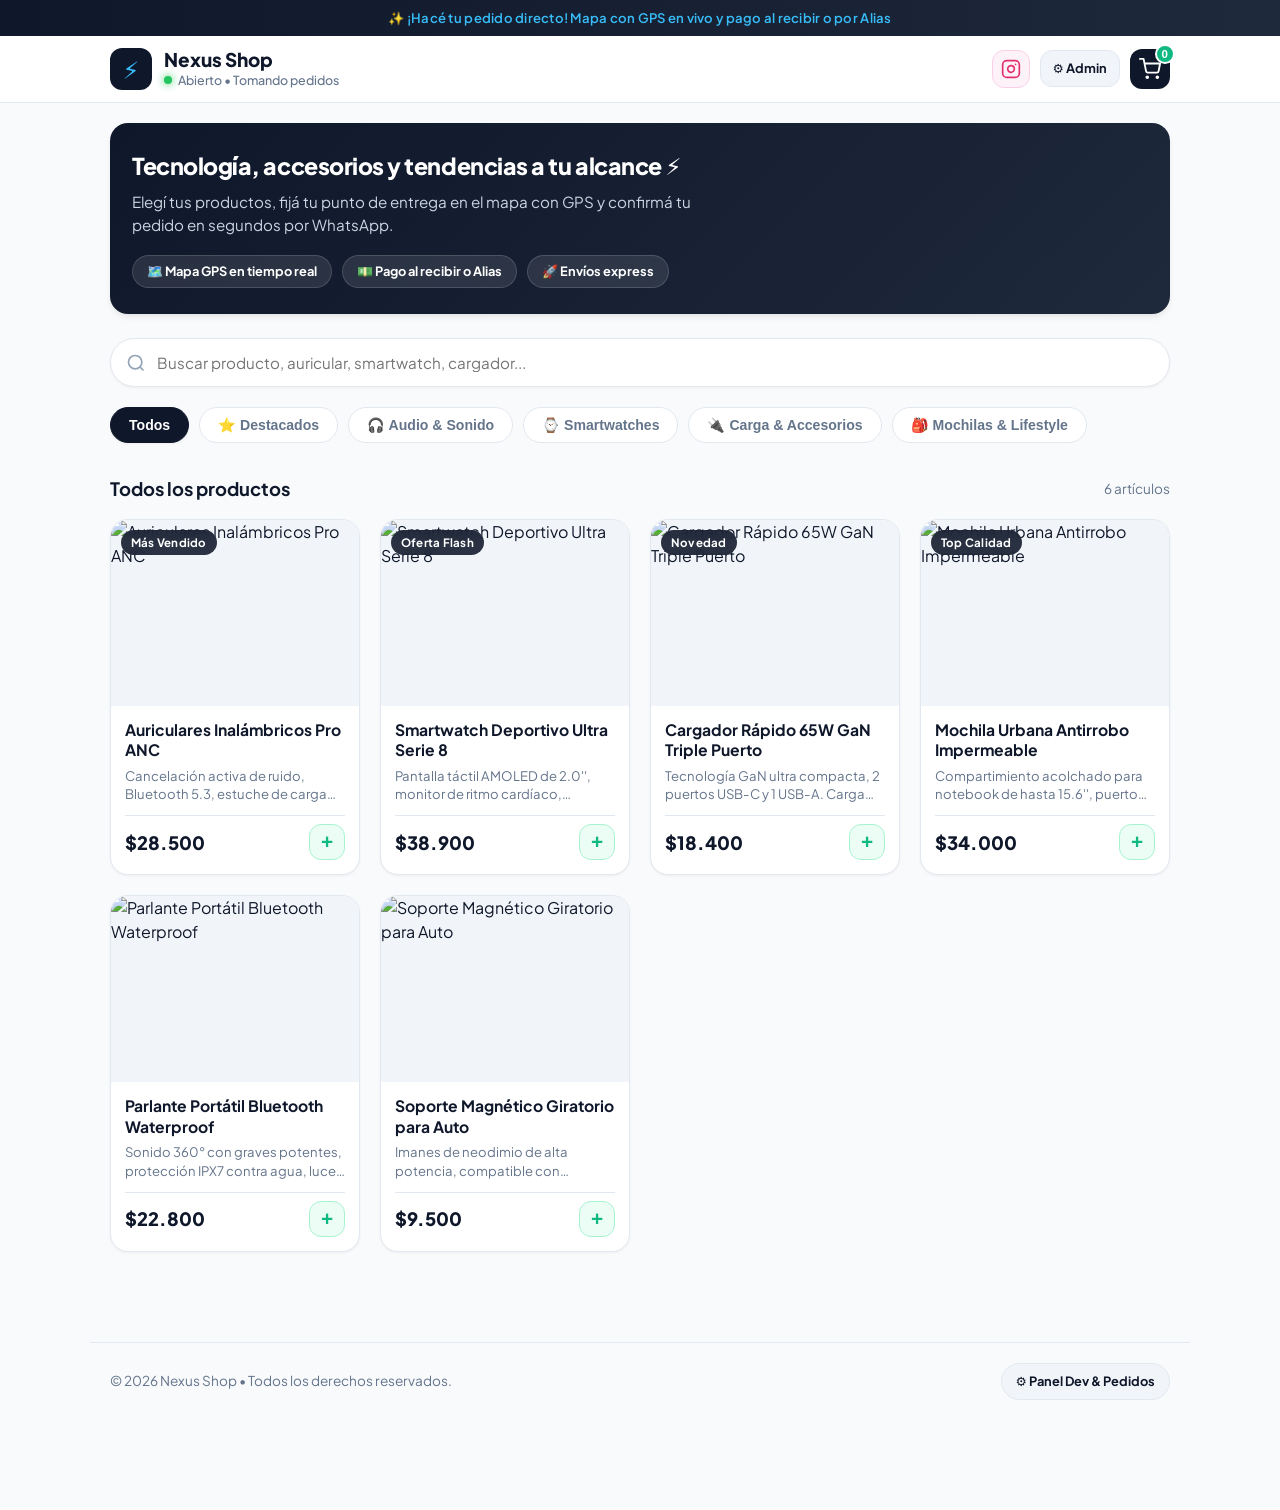
==== commit 8a1a1209: "Integración de Leaflet con mapa interactivo en vivo, activación de GPS y vista de mapas en panel adm" ====
--- a/index.html
+++ b/index.html
@@ -19,13 +19,16 @@
   <link rel="preconnect" href="https://fonts.gstatic.com" crossorigin>
   <link href="https://fonts.googleapis.com/css2?family=Plus+Jakarta+Sans:wght@400;500;600;700;800&display=swap" rel="stylesheet">
   
+  <!-- Leaflet CSS para Mapa Interactivo GPS -->
+  <link rel="stylesheet" href="https://unpkg.com/leaflet@1.9.4/dist/leaflet.css" integrity="sha256-p4NxAoJBhIIN+hmNHrzRCf9tD/miZyoHS5obTRR9BMY=" crossorigin=""/>
+
   <link rel="stylesheet" href="style.css">
 </head>
 <body>
 
   <!-- Barra de Notificación / Promo -->
   <div id="promo-banner" class="promo-banner">
-    <span>✨ ¡Hacé tu pedido directo! Envíos a domicilio con GPS y pago contra entrega o Alias</span>
+    <span>✨ ¡Hacé tu pedido directo! Mapa con GPS en vivo y pago al recibir o por Alias</span>
   </div>
 
   <!-- Header Superior -->
@@ -74,10 +77,10 @@
     <section class="hero-section">
       <div class="hero-card">
         <h2 id="store-tagline" class="hero-title">Tecnología, accesorios y tendencias a tu alcance ⚡</h2>
-        <p class="hero-subtitle">Elegí tus productos, autocompletá tu dirección con GPS y confirmá el pedido en segundos por WhatsApp.</p>
+        <p class="hero-subtitle">Elegí tus productos, fijá tu punto de entrega en el mapa con GPS y confirmá tu pedido en segundos por WhatsApp.</p>
         
         <div class="hero-features">
-          <div class="feature-tag">📍 <b>Ubicación GPS precisa</b></div>
+          <div class="feature-tag">🗺️ <b>Mapa GPS en tiempo real</b></div>
           <div class="feature-tag">💵 <b>Pago al recibir o Alias</b></div>
           <div class="feature-tag">🚀 <b>Envíos express</b></div>
         </div>
@@ -91,7 +94,7 @@
           <circle cx="11" cy="11" r="8"></circle>
           <line x1="21" y1="21" x2="16.65" y2="16.65"></line>
         </svg>
-        <input type="text" id="search-input" placeholder="Buscar producto, auricular, smartwatch, mochila..." autocomplete="off">
+        <input type="text" id="search-input" placeholder="Buscar producto, auricular, smartwatch, cargador..." autocomplete="off">
         <button id="clear-search-btn" class="clear-search-btn" style="display: none;">✕</button>
       </div>
     </section>
@@ -214,23 +217,51 @@
         </div>
       </div>
 
-      <!-- Paso 2: Datos del Cliente -->
+      <!-- Paso 2: Datos del Cliente y Mapa GPS -->
       <div class="checkout-block">
         <label class="block-label">Tus Datos para el Pedido:</label>
         <div class="form-inputs">
           <input type="text" id="customer-name" placeholder="Tu Nombre y Apellido *" class="form-control" required>
           <input type="tel" id="customer-phone" placeholder="Tu Teléfono / WhatsApp *" class="form-control" required>
           
+          <!-- SECCIÓN DE UBICACIÓN Y MAPA INTERACTIVO CON GPS -->
           <div id="shipping-address-group" class="shipping-address-group">
+            
+            <div class="map-gps-card">
+              <div class="map-gps-header">
+                <div>
+                  <strong class="map-header-title">📍 Ubicación de Entrega en el Mapa</strong>
+                  <span class="map-header-sub">Tocá el botón para activar tu GPS satelital</span>
+                </div>
+                <button type="button" id="activate-gps-btn" class="activate-gps-btn" title="Activar mi GPS satelital en el mapa">
+                  <span class="gps-pulse-dot"></span>
+                  <span id="gps-btn-label">Activar mi GPS</span>
+                </button>
+              </div>
+
+              <!-- Contenedor del Mapa Leaflet -->
+              <div class="interactive-map-box">
+                <div id="delivery-map" class="delivery-map"></div>
+                
+                <!-- Prompt sobre el mapa antes de activar GPS -->
+                <div id="map-overlay-prompt" class="map-overlay-prompt">
+                  <div class="map-overlay-content" onclick="requestGpsLocation()">
+                    <span class="overlay-icon">🎯</span>
+                    <strong>Tocar acá para activar tu GPS</strong>
+                    <small>Ubicará tu casa en el mapa automáticamente</small>
+                  </div>
+                </div>
+              </div>
+
+              <!-- Estado de precisión y ayuda del GPS -->
+              <div id="gps-status-info" class="gps-status-info" style="display: none;"></div>
+            </div>
+
+            <!-- Input de Dirección autocompletada o manual -->
             <div class="address-input-container">
-              <input type="text" id="customer-address" placeholder="Dirección completa (Calle, Altura, Depto) *" class="form-control">
-              <button type="button" id="get-gps-btn" class="gps-btn" title="Obtener mi ubicación actual con GPS">
-                <span class="gps-icon">📍</span>
-                <span id="gps-btn-label">Usar mi GPS</span>
-              </button>
+              <input type="text" id="customer-address" placeholder="Dirección (detectada por GPS o manual: Calle, N°, Depto) *" class="form-control">
             </div>
             
-            <div id="gps-status" class="gps-status" style="display: none;"></div>
           </div>
 
           <div id="pickup-info-group" class="pickup-info-box" style="display: none;">
@@ -238,7 +269,7 @@
             <strong id="pickup-address-text">Av. Corrientes 1450 (Centro)</strong>
           </div>
 
-          <textarea id="customer-notes" placeholder="Aclaraciones (Ej: Tocar timbre 4B, dejar en portería, etc.)" class="form-control form-textarea" rows="2"></textarea>
+          <textarea id="customer-notes" placeholder="Aclaraciones (Ej: Tocar timbre 4B, casa de rejas blancas, etc.)" class="form-control form-textarea" rows="2"></textarea>
         </div>
       </div>
 
@@ -318,7 +349,7 @@
       </button>
 
       <p class="whatsapp-disclaimer">
-        Al presionar, se enviará el resumen completo con tu ubicación y pedido listo al WhatsApp oficial de la tienda.
+        Al presionar, se enviará el resumen completo con tu ubicación satelital fija y pedido listo al WhatsApp de la tienda.
       </p>
 
     </div>
@@ -337,7 +368,10 @@
   <!-- Toast de Notificaciones -->
   <div id="toast" class="toast">Producto agregado al pedido ✨</div>
 
-  <!-- Scripts -->
+  <!-- Leaflet JS para Mapa Interactivo -->
+  <script src="https://unpkg.com/leaflet@1.9.4/dist/leaflet.js" integrity="sha256-20nQCchB9co0qIjJZRGuk2/Z9VM+kNiyxNV1lvTlZBo=" crossorigin=""></script>
+
+  <!-- Scripts de la Tienda -->
   <script src="config.js"></script>
   <script src="app.js"></script>
   <script>
--- a/style.css
+++ b/style.css
@@ -5,7 +5,7 @@
   --primary: #10b981; /* Verde esmeralda moderno */
   --primary-hover: #059669;
   --primary-light: #ecfdf5;
-  --accent: #3b82f6; /* Azul moderno para GPS y panel */
+  --accent: #2563eb; /* Azul moderno para GPS y panel */
   --accent-light: #eff6ff;
   --whatsapp: #25d366;
   --whatsapp-hover: #1ebc59;
@@ -770,7 +770,7 @@
   right: -100%;
   bottom: 0;
   width: 100%;
-  max-width: 480px;
+  max-width: 490px;
   background: var(--bg-card);
   z-index: 60;
   box-shadow: var(--shadow-xl);
@@ -928,7 +928,7 @@
 .drawer-footer {
   border-top: 1px solid var(--border);
   padding: 16px 20px 24px;
-  max-height: 58vh;
+  max-height: 60vh;
   overflow-y: auto;
   background: #ffffff;
 }
@@ -998,58 +998,161 @@
 }
 
 /* ==========================================================================
-   INTEGRACIÓN GPS
+   SECCIÓN MAPA INTERACTIVO Y ACTIVACIÓN GPS
    ========================================================================== */
 .shipping-address-group {
   display: flex;
   flex-direction: column;
-  gap: 6px;
-}
-
-.address-input-container {
-  display: flex;
+  gap: 10px;
+}
+
+.map-gps-card {
+  background: var(--bg-subtle);
+  border: 1.5px solid var(--border);
+  border-radius: var(--radius-md);
+  padding: 12px;
+  display: flex;
+  flex-direction: column;
+  gap: 10px;
+}
+
+.map-gps-header {
+  display: flex;
+  align-items: center;
+  justify-content: space-between;
   gap: 8px;
-  align-items: center;
-}
-
-.gps-btn {
-  flex-shrink: 0;
-  background: var(--accent-light);
-  color: #1d4ed8;
-  border: 1.5px solid #bfdbfe;
-  padding: 10px 14px;
-  border-radius: var(--radius-md);
-  font-size: 0.82rem;
-  font-weight: 700;
-  cursor: pointer;
-  display: flex;
-  align-items: center;
-  gap: 6px;
+}
+
+.map-header-title {
+  font-size: 0.88rem;
+  font-weight: 800;
+  display: block;
+  color: var(--text-main);
+}
+
+.map-header-sub {
+  font-size: 0.72rem;
+  color: var(--text-muted);
+  display: block;
+}
+
+.activate-gps-btn {
+  background: #0f172a;
+  color: #38bdf8;
+  border: 1.5px solid #0284c7;
+  padding: 8px 14px;
+  border-radius: var(--radius-full);
+  font-size: 0.8rem;
+  font-weight: 800;
+  cursor: pointer;
+  display: flex;
+  align-items: center;
+  gap: 8px;
   transition: all 0.2s ease;
   white-space: nowrap;
-}
-
-.gps-btn:hover {
-  background: #dbeafe;
-  border-color: #93c5fd;
+  box-shadow: 0 2px 8px rgba(2, 132, 199, 0.25);
+}
+
+.activate-gps-btn:hover {
+  background: #0284c7;
+  color: white;
   transform: translateY(-1px);
 }
 
-.gps-btn.loading {
+.activate-gps-btn.loading {
   opacity: 0.7;
   pointer-events: none;
 }
 
-.gps-status {
+.gps-pulse-dot {
+  width: 9px;
+  height: 9px;
+  background-color: #22c55e;
+  border-radius: 50%;
+  box-shadow: 0 0 0 0 rgba(34, 197, 94, 0.7);
+  animation: gpsPulse 1.6s infinite;
+  display: inline-block;
+}
+
+@keyframes gpsPulse {
+  0% { transform: scale(0.95); box-shadow: 0 0 0 0 rgba(34, 197, 94, 0.7); }
+  70% { transform: scale(1); box-shadow: 0 0 0 8px rgba(34, 197, 94, 0); }
+  100% { transform: scale(0.95); box-shadow: 0 0 0 0 rgba(34, 197, 94, 0); }
+}
+
+.interactive-map-box {
+  position: relative;
+  width: 100%;
+  height: 220px;
+  border-radius: 10px;
+  overflow: hidden;
+  border: 1.5px solid var(--border);
+  box-shadow: var(--shadow-sm);
+}
+
+.delivery-map {
+  width: 100%;
+  height: 100%;
+  z-index: 1;
+}
+
+/* Prompt overlay sobre el mapa */
+.map-overlay-prompt {
+  position: absolute;
+  inset: 0;
+  background: rgba(15, 23, 42, 0.65);
+  backdrop-filter: blur(2px);
+  z-index: 10;
+  display: flex;
+  align-items: center;
+  justify-content: center;
+  padding: 16px;
+  transition: opacity 0.3s ease;
+}
+
+.map-overlay-content {
+  background: white;
+  border-radius: var(--radius-md);
+  padding: 14px 18px;
+  text-align: center;
+  cursor: pointer;
+  box-shadow: var(--shadow-xl);
+  transition: transform 0.2s ease;
+}
+
+.map-overlay-content:hover {
+  transform: scale(1.03);
+}
+
+.overlay-icon {
+  font-size: 1.8rem;
+  display: block;
+  margin-bottom: 4px;
+}
+
+.map-overlay-content strong {
+  display: block;
+  font-size: 0.9rem;
+  color: var(--text-main);
+}
+
+.map-overlay-content small {
+  display: block;
+  font-size: 0.75rem;
+  color: var(--text-muted);
+}
+
+.gps-status-info {
   font-size: 0.78rem;
-  padding: 6px 10px;
+  padding: 8px 12px;
   border-radius: var(--radius-sm);
   background: #f0fdf4;
   color: #166534;
   border: 1px solid #bbf7d0;
-}
-
-.gps-status.error {
+  line-height: 1.4;
+}
+
+.gps-status-info.error {
   background: #fef2f2;
   color: #991b1b;
   border-color: #fecaca;
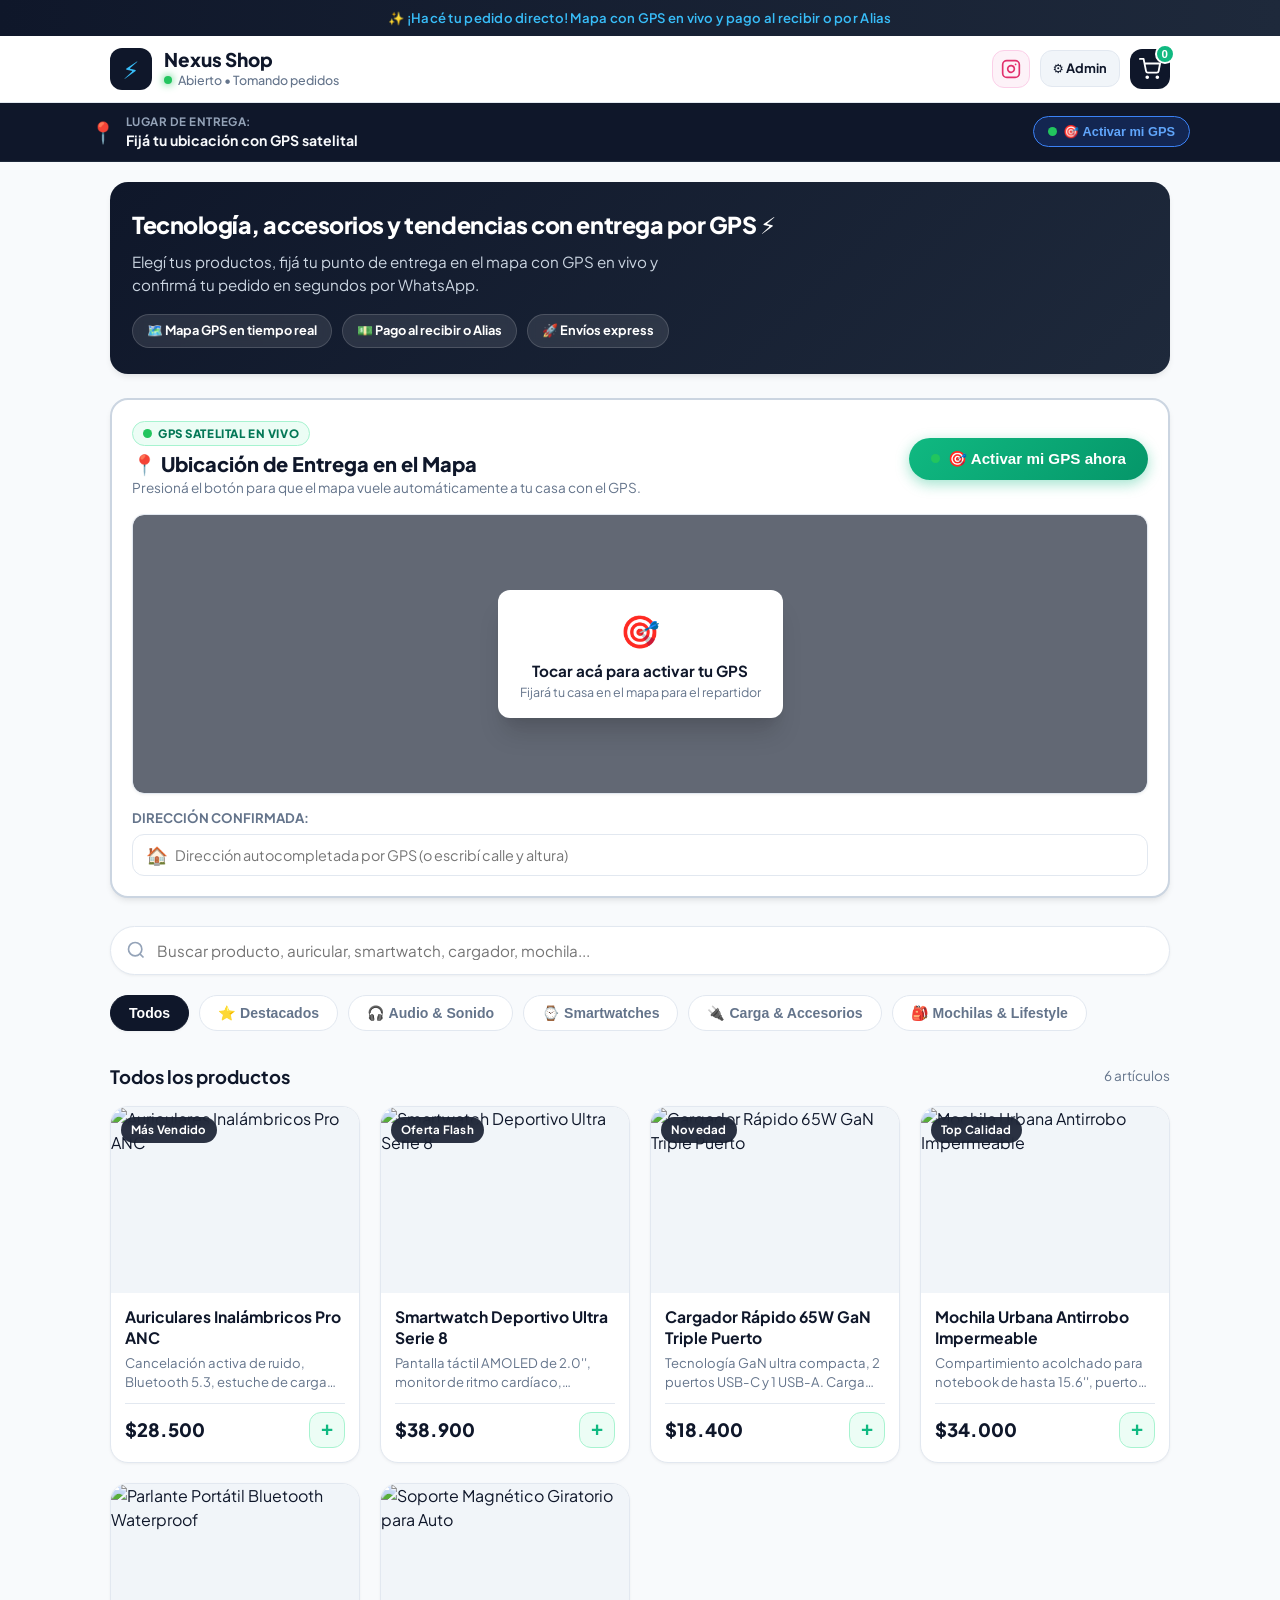
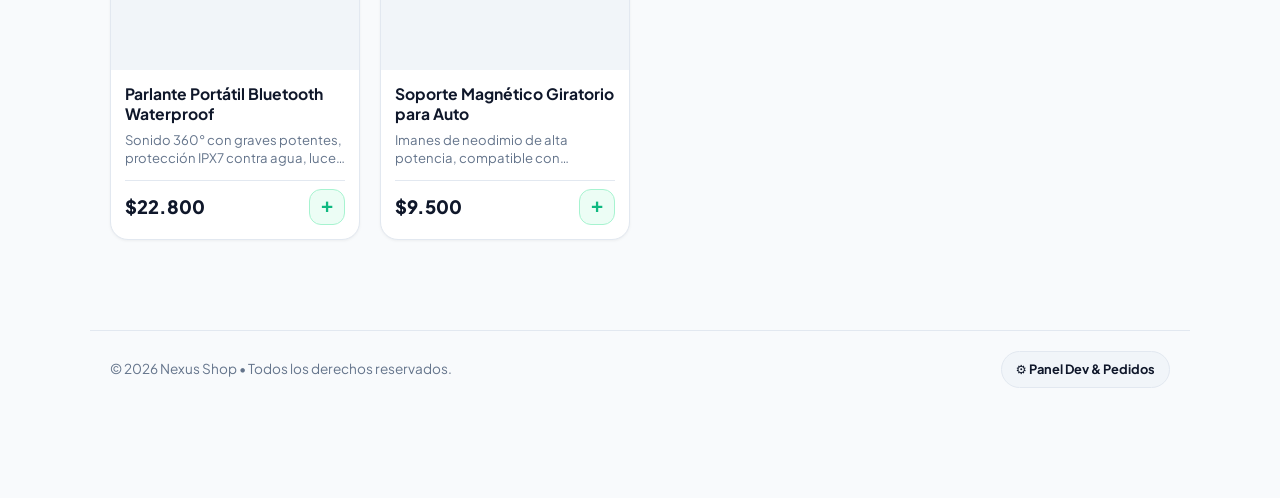
==== commit 4e942523: "Mapa GPS en vivo visible directamente en la portada principal y barra superior" ====
--- a/index.html
+++ b/index.html
@@ -3,12 +3,12 @@
 <head>
   <meta charset="UTF-8">
   <meta name="viewport" content="width=device-width, initial-scale=1.0, maximum-scale=1.0, user-scalable=no">
-  <title>Nexus Shop | Catálogo y Pedidos</title>
+  <title>Nexus Shop | Catálogo y Pedidos con GPS</title>
   
   <!-- OpenGraph / Redes Sociales (Instagram, WhatsApp, TikTok, Facebook) -->
   <meta property="og:type" content="website">
-  <meta property="og:title" content="Nexus Shop | Catálogo de Productos y Pedidos Online">
-  <meta property="og:description" content="Descubrí nuestras novedades, elegí tus favoritos y hacé tu pedido en 1 minuto con entrega a domicilio o retiro.">
+  <meta property="og:title" content="Nexus Shop | Catálogo de Productos y Pedidos con GPS en Vivo">
+  <meta property="og:description" content="Descubrí nuestras novedades, activá tu GPS en el mapa y hacé tu pedido en 1 minuto por WhatsApp.">
   <meta property="og:image" content="https://images.unsplash.com/photo-1590658268037-6bf12165a8df?auto=format&fit=crop&w=1200&q=80">
   <meta property="og:url" content="https://mitienda.vercel.app">
   <meta name="twitter:card" content="summary_large_image">
@@ -22,7 +22,7 @@
   <!-- Leaflet CSS para Mapa Interactivo GPS -->
   <link rel="stylesheet" href="https://unpkg.com/leaflet@1.9.4/dist/leaflet.css" integrity="sha256-p4NxAoJBhIIN+hmNHrzRCf9tD/miZyoHS5obTRR9BMY=" crossorigin=""/>
 
-  <link rel="stylesheet" href="style.css">
+  <link rel="stylesheet" href="style.css?v=2">
 </head>
 <body>
 
@@ -70,19 +70,81 @@
     </div>
   </header>
 
+  <!-- BARRA DE UBICACIÓN RÁPIDA (Debajo del Navbar) -->
+  <div class="location-topbar">
+    <div class="location-topbar-inner">
+      <div class="location-topbar-left">
+        <span class="pin-pulse-icon">📍</span>
+        <div class="location-text-wrap">
+          <span class="location-label">Lugar de entrega:</span>
+          <span id="topbar-address-text" class="location-active-address">Fijá tu ubicación con GPS satelital</span>
+        </div>
+      </div>
+      <button type="button" id="topbar-gps-btn" class="topbar-gps-btn" onclick="scrollToMapAndActivateGps()">
+        <span class="gps-pulse-dot"></span>
+        <span>🎯 Activar mi GPS</span>
+      </button>
+    </div>
+  </div>
+
   <!-- Contenedor Principal -->
   <main class="main-content">
     
     <!-- Hero / Bienvenida -->
     <section class="hero-section">
       <div class="hero-card">
-        <h2 id="store-tagline" class="hero-title">Tecnología, accesorios y tendencias a tu alcance ⚡</h2>
-        <p class="hero-subtitle">Elegí tus productos, fijá tu punto de entrega en el mapa con GPS y confirmá tu pedido en segundos por WhatsApp.</p>
+        <h2 id="store-tagline" class="hero-title">Tecnología, accesorios y tendencias con entrega por GPS ⚡</h2>
+        <p class="hero-subtitle">Elegí tus productos, fijá tu punto de entrega en el mapa con GPS en vivo y confirmá tu pedido en segundos por WhatsApp.</p>
         
         <div class="hero-features">
           <div class="feature-tag">🗺️ <b>Mapa GPS en tiempo real</b></div>
           <div class="feature-tag">💵 <b>Pago al recibir o Alias</b></div>
           <div class="feature-tag">🚀 <b>Envíos express</b></div>
+        </div>
+      </div>
+    </section>
+
+    <!-- SECCIÓN PRINCIPAL VISIBLE DEL MAPA GPS INTERACTIVO -->
+    <section id="main-map-section" class="main-map-section">
+      <div class="homepage-map-card">
+        <div class="homepage-map-header">
+          <div>
+            <div class="map-badge-live">
+              <span class="gps-pulse-dot"></span> GPS SATELITAL EN VIVO
+            </div>
+            <h3 class="homepage-map-title">📍 Ubicación de Entrega en el Mapa</h3>
+            <p class="homepage-map-sub">Presioná el botón para que el mapa vuele automáticamente a tu casa con el GPS.</p>
+          </div>
+          <button type="button" id="homepage-activate-gps-btn" class="activate-gps-btn-large" onclick="requestGpsLocation()">
+            <span class="gps-pulse-dot"></span>
+            <span id="homepage-gps-label">🎯 Activar mi GPS ahora</span>
+          </button>
+        </div>
+
+        <!-- Contenedor del Mapa Leaflet Interactivo -->
+        <div class="homepage-map-wrapper">
+          <div id="homepage-map" class="homepage-map-canvas"></div>
+          
+          <!-- Overlay de ayuda antes de activar -->
+          <div id="homepage-map-overlay" class="homepage-map-overlay">
+            <div class="map-overlay-content" onclick="requestGpsLocation()">
+              <span class="overlay-icon">🎯</span>
+              <strong>Tocar acá para activar tu GPS</strong>
+              <small>Fijará tu casa en el mapa para el repartidor</small>
+            </div>
+          </div>
+        </div>
+
+        <!-- Barra de Estado de la Ubicación Detectada -->
+        <div id="homepage-gps-status" class="homepage-gps-status" style="display: none;"></div>
+
+        <!-- Casillero de Dirección -->
+        <div class="homepage-address-row">
+          <label for="homepage-address-input">Dirección confirmada:</label>
+          <div class="address-input-with-icon">
+            <span class="address-icon">🏠</span>
+            <input type="text" id="homepage-address-input" placeholder="Dirección autocompletada por GPS (o escribí calle y altura)" class="form-control">
+          </div>
         </div>
       </div>
     </section>
@@ -94,7 +156,7 @@
           <circle cx="11" cy="11" r="8"></circle>
           <line x1="21" y1="21" x2="16.65" y2="16.65"></line>
         </svg>
-        <input type="text" id="search-input" placeholder="Buscar producto, auricular, smartwatch, cargador..." autocomplete="off">
+        <input type="text" id="search-input" placeholder="Buscar producto, auricular, smartwatch, cargador, mochila..." autocomplete="off">
         <button id="clear-search-btn" class="clear-search-btn" style="display: none;">✕</button>
       </div>
     </section>
@@ -217,51 +279,21 @@
         </div>
       </div>
 
-      <!-- Paso 2: Datos del Cliente y Mapa GPS -->
+      <!-- Paso 2: Datos del Cliente y Ubicación -->
       <div class="checkout-block">
         <label class="block-label">Tus Datos para el Pedido:</label>
         <div class="form-inputs">
           <input type="text" id="customer-name" placeholder="Tu Nombre y Apellido *" class="form-control" required>
           <input type="tel" id="customer-phone" placeholder="Tu Teléfono / WhatsApp *" class="form-control" required>
           
-          <!-- SECCIÓN DE UBICACIÓN Y MAPA INTERACTIVO CON GPS -->
+          <!-- SECCIÓN DE DIRECCIÓN SINCRONIZADA CON EL GPS -->
           <div id="shipping-address-group" class="shipping-address-group">
+            <div class="drawer-gps-indicator">
+              <span class="gps-pulse-dot"></span>
+              <span id="drawer-gps-status-text">Ubicación GPS sincronizada</span>
+            </div>
             
-            <div class="map-gps-card">
-              <div class="map-gps-header">
-                <div>
-                  <strong class="map-header-title">📍 Ubicación de Entrega en el Mapa</strong>
-                  <span class="map-header-sub">Tocá el botón para activar tu GPS satelital</span>
-                </div>
-                <button type="button" id="activate-gps-btn" class="activate-gps-btn" title="Activar mi GPS satelital en el mapa">
-                  <span class="gps-pulse-dot"></span>
-                  <span id="gps-btn-label">Activar mi GPS</span>
-                </button>
-              </div>
-
-              <!-- Contenedor del Mapa Leaflet -->
-              <div class="interactive-map-box">
-                <div id="delivery-map" class="delivery-map"></div>
-                
-                <!-- Prompt sobre el mapa antes de activar GPS -->
-                <div id="map-overlay-prompt" class="map-overlay-prompt">
-                  <div class="map-overlay-content" onclick="requestGpsLocation()">
-                    <span class="overlay-icon">🎯</span>
-                    <strong>Tocar acá para activar tu GPS</strong>
-                    <small>Ubicará tu casa en el mapa automáticamente</small>
-                  </div>
-                </div>
-              </div>
-
-              <!-- Estado de precisión y ayuda del GPS -->
-              <div id="gps-status-info" class="gps-status-info" style="display: none;"></div>
-            </div>
-
-            <!-- Input de Dirección autocompletada o manual -->
-            <div class="address-input-container">
-              <input type="text" id="customer-address" placeholder="Dirección (detectada por GPS o manual: Calle, N°, Depto) *" class="form-control">
-            </div>
-            
+            <input type="text" id="customer-address" placeholder="Dirección completa (Calle, Altura, Depto) *" class="form-control">
           </div>
 
           <div id="pickup-info-group" class="pickup-info-box" style="display: none;">
@@ -372,8 +404,8 @@
   <script src="https://unpkg.com/leaflet@1.9.4/dist/leaflet.js" integrity="sha256-20nQCchB9co0qIjJZRGuk2/Z9VM+kNiyxNV1lvTlZBo=" crossorigin=""></script>
 
   <!-- Scripts de la Tienda -->
-  <script src="config.js"></script>
-  <script src="app.js"></script>
+  <script src="config.js?v=2"></script>
+  <script src="app.js?v=2"></script>
   <script>
     document.getElementById("year-copy").textContent = new Date().getFullYear();
   </script>
--- a/style.css
+++ b/style.css
@@ -206,6 +206,80 @@
 }
 
 /* ==========================================================================
+   BARRA DE UBICACIÓN RÁPIDA (TOPBAR)
+   ========================================================================== */
+.location-topbar {
+  background: #0f172a;
+  color: white;
+  border-bottom: 1px solid #1e293b;
+  padding: 10px 20px;
+}
+
+.location-topbar-inner {
+  max-width: 1100px;
+  margin: 0 auto;
+  display: flex;
+  align-items: center;
+  justify-content: space-between;
+  gap: 12px;
+}
+
+.location-topbar-left {
+  display: flex;
+  align-items: center;
+  gap: 10px;
+}
+
+.pin-pulse-icon {
+  font-size: 1.3rem;
+}
+
+.location-text-wrap {
+  display: flex;
+  flex-direction: column;
+}
+
+.location-label {
+  font-size: 0.72rem;
+  color: #94a3b8;
+  text-transform: uppercase;
+  font-weight: 700;
+  letter-spacing: 0.04em;
+}
+
+.location-active-address {
+  font-size: 0.88rem;
+  font-weight: 700;
+  color: #f8fafc;
+  max-width: 320px;
+  white-space: nowrap;
+  overflow: hidden;
+  text-overflow: ellipsis;
+}
+
+.topbar-gps-btn {
+  background: rgba(37, 99, 235, 0.2);
+  color: #60a5fa;
+  border: 1.5px solid #3b82f6;
+  padding: 7px 14px;
+  border-radius: var(--radius-full);
+  font-size: 0.8rem;
+  font-weight: 800;
+  cursor: pointer;
+  display: flex;
+  align-items: center;
+  gap: 6px;
+  transition: all 0.2s ease;
+  white-space: nowrap;
+}
+
+.topbar-gps-btn:hover {
+  background: #2563eb;
+  color: white;
+  transform: translateY(-1px);
+}
+
+/* ==========================================================================
    MAIN & HERO
    ========================================================================== */
 .main-content {
@@ -253,6 +327,205 @@
   font-size: 0.8rem;
   padding: 6px 14px;
   border-radius: var(--radius-full);
+}
+
+/* ==========================================================================
+   SECCIÓN MAPA GPS PRINCIPAL EN LA HOME
+   ========================================================================== */
+.main-map-section {
+  margin-bottom: 28px;
+}
+
+.homepage-map-card {
+  background: var(--bg-card);
+  border: 2px solid #cbd5e1;
+  border-radius: var(--radius-lg);
+  padding: 20px;
+  box-shadow: var(--shadow-md);
+}
+
+.homepage-map-header {
+  display: flex;
+  flex-wrap: wrap;
+  align-items: center;
+  justify-content: space-between;
+  gap: 14px;
+  margin-bottom: 16px;
+}
+
+.map-badge-live {
+  display: inline-flex;
+  align-items: center;
+  gap: 6px;
+  background: #ecfdf5;
+  color: #047857;
+  border: 1px solid #a7f3d0;
+  font-size: 0.72rem;
+  font-weight: 800;
+  padding: 3px 10px;
+  border-radius: var(--radius-full);
+  margin-bottom: 6px;
+  letter-spacing: 0.05em;
+}
+
+.homepage-map-title {
+  font-size: 1.25rem;
+  font-weight: 800;
+  color: var(--text-main);
+  line-height: 1.2;
+}
+
+.homepage-map-sub {
+  font-size: 0.85rem;
+  color: var(--text-muted);
+  margin-top: 2px;
+}
+
+.activate-gps-btn-large {
+  background: linear-gradient(135deg, #10b981 0%, #059669 100%);
+  color: white;
+  border: none;
+  padding: 12px 22px;
+  border-radius: var(--radius-full);
+  font-size: 0.95rem;
+  font-weight: 800;
+  cursor: pointer;
+  display: inline-flex;
+  align-items: center;
+  gap: 8px;
+  box-shadow: 0 4px 14px rgba(16, 185, 129, 0.4);
+  transition: all 0.25s ease;
+  white-space: nowrap;
+}
+
+.activate-gps-btn-large:hover {
+  transform: translateY(-2px);
+  box-shadow: 0 6px 18px rgba(16, 185, 129, 0.5);
+  background: linear-gradient(135deg, #059669 0%, #047857 100%);
+}
+
+.gps-pulse-dot {
+  width: 9px;
+  height: 9px;
+  background-color: #22c55e;
+  border-radius: 50%;
+  box-shadow: 0 0 0 0 rgba(34, 197, 94, 0.7);
+  animation: gpsPulse 1.6s infinite;
+  display: inline-block;
+}
+
+@keyframes gpsPulse {
+  0% { transform: scale(0.95); box-shadow: 0 0 0 0 rgba(34, 197, 94, 0.7); }
+  70% { transform: scale(1); box-shadow: 0 0 0 8px rgba(34, 197, 94, 0); }
+  100% { transform: scale(0.95); box-shadow: 0 0 0 0 rgba(34, 197, 94, 0); }
+}
+
+.homepage-map-wrapper {
+  position: relative;
+  width: 100%;
+  height: 280px;
+  border-radius: var(--radius-md);
+  overflow: hidden;
+  border: 1.5px solid var(--border);
+  box-shadow: var(--shadow-sm);
+  margin-bottom: 14px;
+}
+
+.homepage-map-canvas {
+  width: 100%;
+  height: 100%;
+  z-index: 1;
+}
+
+.homepage-map-overlay {
+  position: absolute;
+  inset: 0;
+  background: rgba(15, 23, 42, 0.65);
+  backdrop-filter: blur(2px);
+  z-index: 10;
+  display: flex;
+  align-items: center;
+  justify-content: center;
+  padding: 16px;
+  transition: opacity 0.3s ease;
+}
+
+.map-overlay-content {
+  background: white;
+  border-radius: var(--radius-md);
+  padding: 16px 22px;
+  text-align: center;
+  cursor: pointer;
+  box-shadow: var(--shadow-xl);
+  transition: transform 0.2s ease;
+}
+
+.map-overlay-content:hover {
+  transform: scale(1.04);
+}
+
+.overlay-icon {
+  font-size: 2rem;
+  display: block;
+  margin-bottom: 6px;
+}
+
+.map-overlay-content strong {
+  display: block;
+  font-size: 0.95rem;
+  color: var(--text-main);
+}
+
+.map-overlay-content small {
+  display: block;
+  font-size: 0.78rem;
+  color: var(--text-muted);
+}
+
+.homepage-gps-status {
+  font-size: 0.85rem;
+  padding: 10px 14px;
+  border-radius: var(--radius-sm);
+  background: #f0fdf4;
+  color: #166534;
+  border: 1px solid #bbf7d0;
+  margin-bottom: 12px;
+  line-height: 1.4;
+}
+
+.homepage-gps-status.error {
+  background: #fef2f2;
+  color: #991b1b;
+  border-color: #fecaca;
+}
+
+.homepage-address-row {
+  display: flex;
+  flex-direction: column;
+  gap: 6px;
+}
+
+.homepage-address-row label {
+  font-size: 0.82rem;
+  font-weight: 700;
+  color: var(--text-muted);
+  text-transform: uppercase;
+}
+
+.address-input-with-icon {
+  position: relative;
+  display: flex;
+  align-items: center;
+}
+
+.address-icon {
+  position: absolute;
+  left: 14px;
+  font-size: 1.1rem;
+}
+
+.address-input-with-icon input {
+  padding-left: 42px;
 }
 
 /* ==========================================================================
@@ -997,165 +1270,18 @@
   min-height: 55px;
 }
 
-/* ==========================================================================
-   SECCIÓN MAPA INTERACTIVO Y ACTIVACIÓN GPS
-   ========================================================================== */
-.shipping-address-group {
-  display: flex;
-  flex-direction: column;
-  gap: 10px;
-}
-
-.map-gps-card {
-  background: var(--bg-subtle);
-  border: 1.5px solid var(--border);
-  border-radius: var(--radius-md);
-  padding: 12px;
-  display: flex;
-  flex-direction: column;
-  gap: 10px;
-}
-
-.map-gps-header {
-  display: flex;
-  align-items: center;
-  justify-content: space-between;
-  gap: 8px;
-}
-
-.map-header-title {
-  font-size: 0.88rem;
-  font-weight: 800;
-  display: block;
-  color: var(--text-main);
-}
-
-.map-header-sub {
-  font-size: 0.72rem;
-  color: var(--text-muted);
-  display: block;
-}
-
-.activate-gps-btn {
-  background: #0f172a;
-  color: #38bdf8;
-  border: 1.5px solid #0284c7;
-  padding: 8px 14px;
+.drawer-gps-indicator {
+  display: inline-flex;
+  align-items: center;
+  gap: 6px;
+  font-size: 0.78rem;
+  color: #047857;
+  background: #ecfdf5;
+  border: 1px solid #a7f3d0;
+  padding: 4px 10px;
   border-radius: var(--radius-full);
-  font-size: 0.8rem;
-  font-weight: 800;
-  cursor: pointer;
-  display: flex;
-  align-items: center;
-  gap: 8px;
-  transition: all 0.2s ease;
-  white-space: nowrap;
-  box-shadow: 0 2px 8px rgba(2, 132, 199, 0.25);
-}
-
-.activate-gps-btn:hover {
-  background: #0284c7;
-  color: white;
-  transform: translateY(-1px);
-}
-
-.activate-gps-btn.loading {
-  opacity: 0.7;
-  pointer-events: none;
-}
-
-.gps-pulse-dot {
-  width: 9px;
-  height: 9px;
-  background-color: #22c55e;
-  border-radius: 50%;
-  box-shadow: 0 0 0 0 rgba(34, 197, 94, 0.7);
-  animation: gpsPulse 1.6s infinite;
-  display: inline-block;
-}
-
-@keyframes gpsPulse {
-  0% { transform: scale(0.95); box-shadow: 0 0 0 0 rgba(34, 197, 94, 0.7); }
-  70% { transform: scale(1); box-shadow: 0 0 0 8px rgba(34, 197, 94, 0); }
-  100% { transform: scale(0.95); box-shadow: 0 0 0 0 rgba(34, 197, 94, 0); }
-}
-
-.interactive-map-box {
-  position: relative;
-  width: 100%;
-  height: 220px;
-  border-radius: 10px;
-  overflow: hidden;
-  border: 1.5px solid var(--border);
-  box-shadow: var(--shadow-sm);
-}
-
-.delivery-map {
-  width: 100%;
-  height: 100%;
-  z-index: 1;
-}
-
-/* Prompt overlay sobre el mapa */
-.map-overlay-prompt {
-  position: absolute;
-  inset: 0;
-  background: rgba(15, 23, 42, 0.65);
-  backdrop-filter: blur(2px);
-  z-index: 10;
-  display: flex;
-  align-items: center;
-  justify-content: center;
-  padding: 16px;
-  transition: opacity 0.3s ease;
-}
-
-.map-overlay-content {
-  background: white;
-  border-radius: var(--radius-md);
-  padding: 14px 18px;
-  text-align: center;
-  cursor: pointer;
-  box-shadow: var(--shadow-xl);
-  transition: transform 0.2s ease;
-}
-
-.map-overlay-content:hover {
-  transform: scale(1.03);
-}
-
-.overlay-icon {
-  font-size: 1.8rem;
-  display: block;
   margin-bottom: 4px;
-}
-
-.map-overlay-content strong {
-  display: block;
-  font-size: 0.9rem;
-  color: var(--text-main);
-}
-
-.map-overlay-content small {
-  display: block;
-  font-size: 0.75rem;
-  color: var(--text-muted);
-}
-
-.gps-status-info {
-  font-size: 0.78rem;
-  padding: 8px 12px;
-  border-radius: var(--radius-sm);
-  background: #f0fdf4;
-  color: #166534;
-  border: 1px solid #bbf7d0;
-  line-height: 1.4;
-}
-
-.gps-status-info.error {
-  background: #fef2f2;
-  color: #991b1b;
-  border-color: #fecaca;
+  font-weight: 600;
 }
 
 .pickup-info-box {
